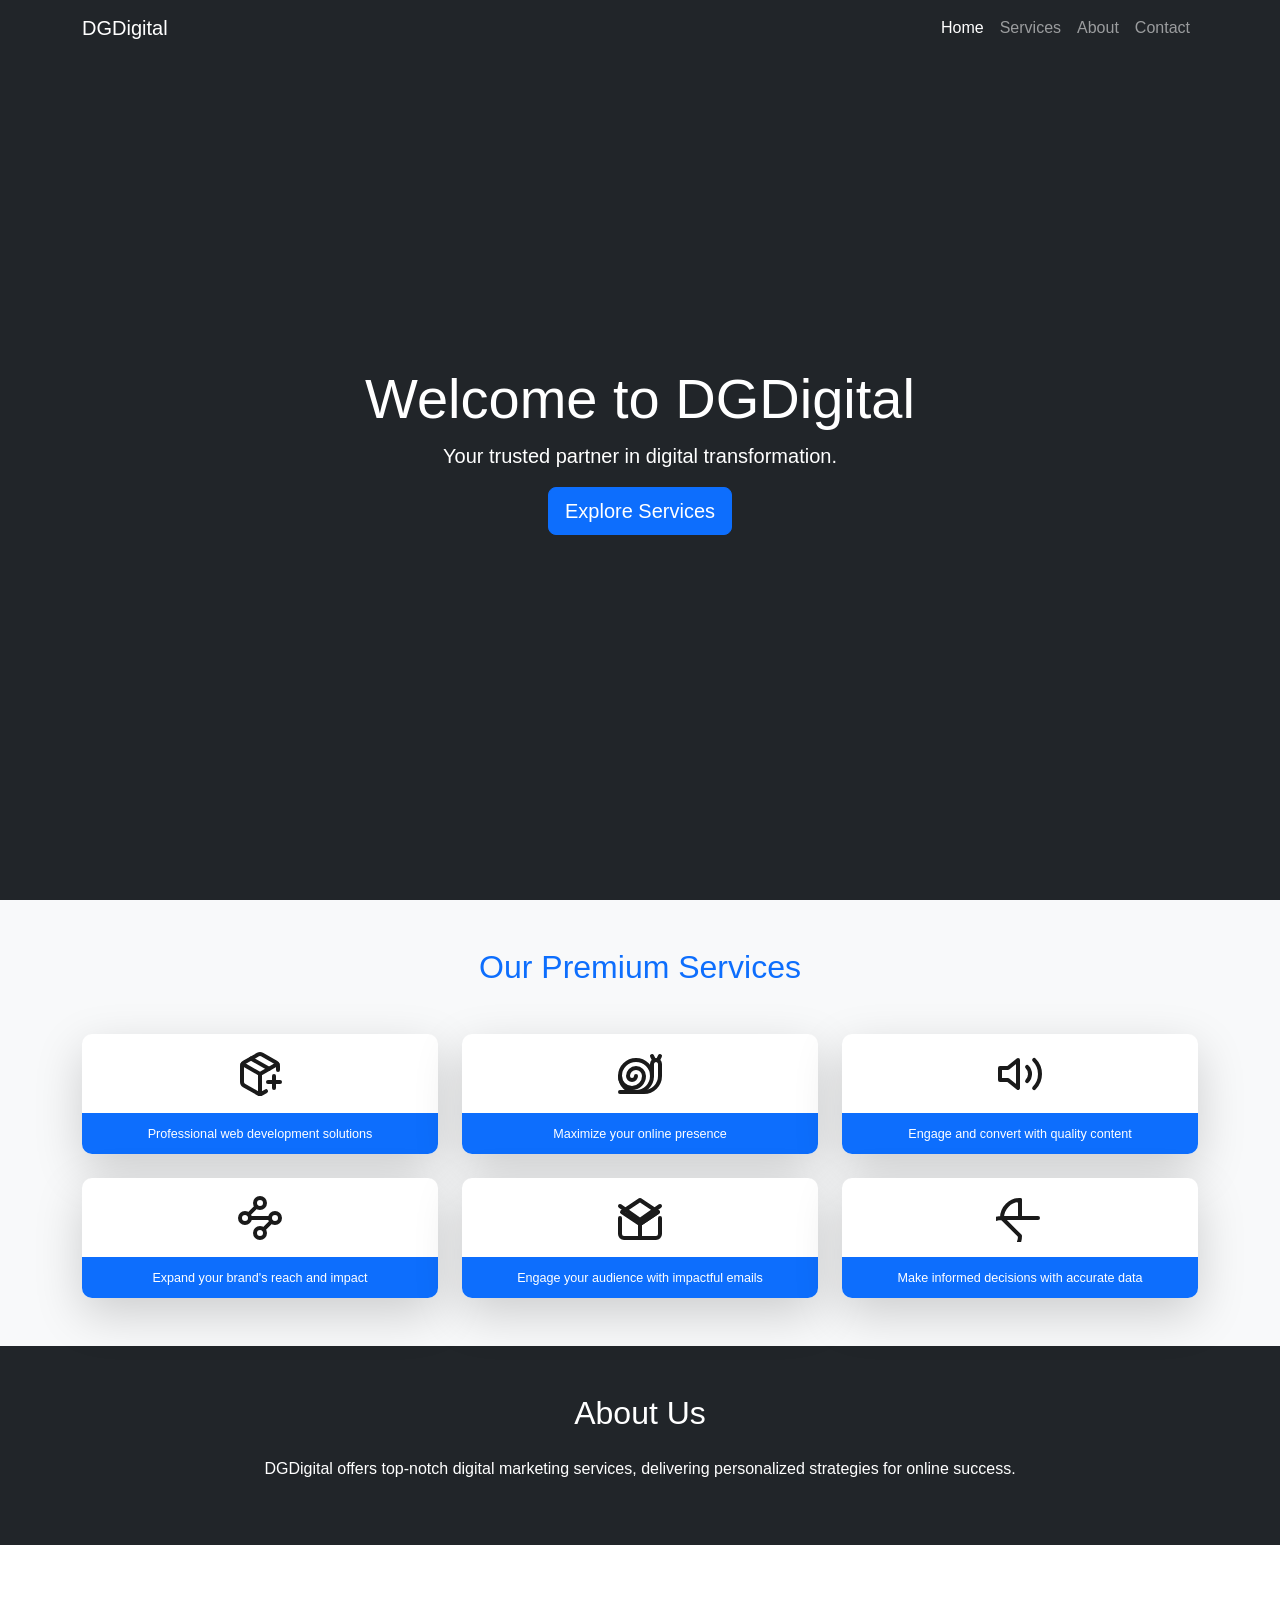
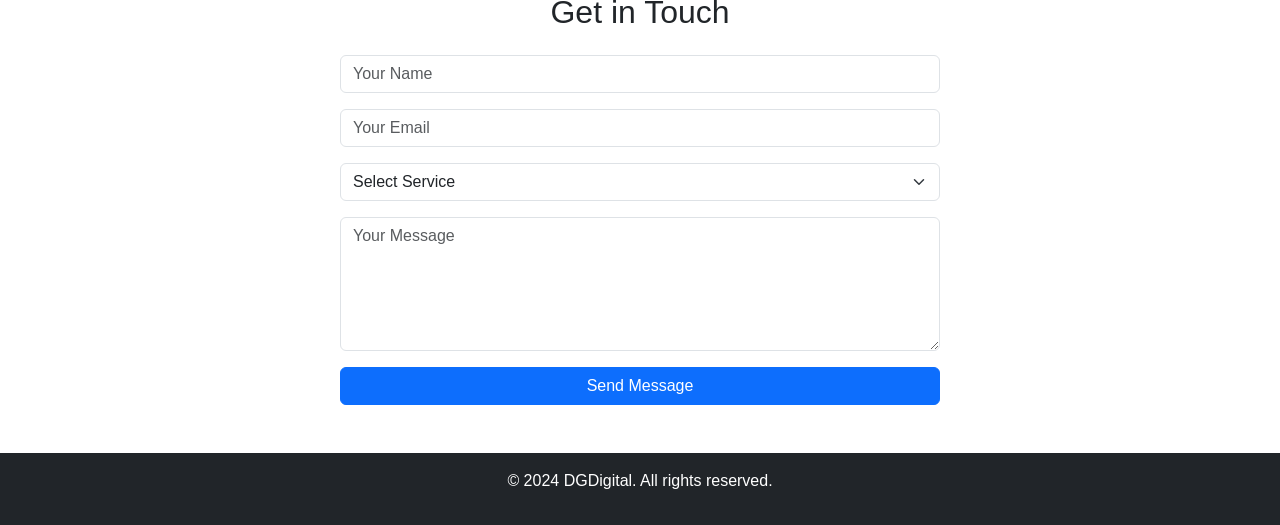
==== index.html @ ebcb14bf "a" ====
<!DOCTYPE html>
<html lang="en">

<head>

    <!-- Google tag (gtag.js) -->
    <script async src="https://www.googletagmanager.com/gtag/js?id=G-E3P2HRTRT3"></script>
    <script>
        window.dataLayer = window.dataLayer || [];
        function gtag() { dataLayer.push(arguments); }
        gtag('js', new Date());

        gtag('config', 'G-E3P2HRTRT3');
    </script>
    <meta charset="UTF-8">
    <meta name="viewport" content="width=device-width, initial-scale=1.0">
    <meta name="description"
        content="High-end digital marketing services including Website Development, SEO, Content Marketing, and more.">
    <title>DGDigital - Premium Digital Marketing Agency</title>
    <link rel="stylesheet" href="css/bootstrap.min.css">
    <link rel="stylesheet" href="css/styles.css">
</head>

<body data-bs-spy="scroll" data-bs-target=".navbar" data-bs-offset="50">

    <!-- Navbar -->
    <nav class="navbar navbar-expand-lg navbar-dark bg-dark fixed-top">
        <div class="container">
            <a class="navbar-brand" href="#">DGDigital</a>
            <button class="navbar-toggler" type="button" data-bs-toggle="collapse" data-bs-target="#navbarNav">
                <span class="navbar-toggler-icon"></span>
            </button>
            <div class="collapse navbar-collapse" id="navbarNav">
                <ul class="navbar-nav ms-auto">
                    <li class="nav-item"><a class="nav-link" href="#hero">Home</a></li>
                    <li class="nav-item"><a class="nav-link" href="#services">Services</a></li>
                    <li class="nav-item"><a class="nav-link" href="#about">About</a></li>
                    <li class="nav-item"><a class="nav-link" href="#contact">Contact</a></li>
                </ul>
            </div>
        </div>
    </nav>

    <!-- Hero Section -->
    <header id="hero" class="vh-100 d-flex align-items-center text-center text-white bg-dark">
        <div class="container">
            <h1 class="display-4">Welcome to DGDigital</h1>
            <p class="lead">Your trusted partner in digital transformation.</p>
            <a href="#services" class="btn btn-primary btn-lg">Explore Services</a>
        </div>
    </header>

<!-- Services Section -->
<section id="services" class="py-5 bg-light">
    <div class="container">
        <h2 class="text-center mb-5 text-primary">Our Premium Services</h2>
        <div class="row g-4">
            <!-- Service Item: Website Development -->
            <div class="col-lg-4 col-md-6">
                <div class="card service-card border-0 shadow-lg">
                    <div class="card-body text-center position-relative">
                        <div class="icon mb-3">
                            <svg xmlns="http://www.w3.org/2000/svg" width="48" height="48" fill="none" viewBox="0 0 24 24" stroke="#1a1a1a" stroke-width="2" stroke-linecap="round" stroke-linejoin="round" class="lucide lucide-package-plus">
                                <path d="M16 16h6" />
                                <path d="M19 13v6" />
                                <path d="M21 10V8a2 2 0 0 0-1-1.73l-7-4a2 2 0 0 0-2 0l-7 4A2 2 0 0 0 3 8v8a2 2 0 0 0 1 1.73l7 4a2 2 0 0 0 2 0l2-1.14" />
                                <path d="m7.5 4.27 9 5.15" />
                                <polyline points="3.29 7 12 12 20.71 7" />
                                <line x1="12" x2="12" y1="22" y2="12" />
                            </svg>
                        </div>
                        <h3 class="card-title text-dark">Website Development</h3>
                        <p class="card-text brief-info text-muted">Visually stunning and user-friendly websites.</p>
                        <div class="extra-info mt-3 text-start">
                            <p class="text-dark"><strong>Our services include:</strong></p>
                            <ul class="list-unstyled">
                                <li>Custom website designs</li>
                                <li>E-commerce platforms</li>
                                <li>Responsive and mobile-friendly</li>
                                <li>SEO optimized structure</li>
                            </ul>
                        </div>
                        <button class="btn btn-primary mt-3" onclick="updateContactForm('Website Development')">Enquire</button>
                    </div>
                    <div class="card-footer text-center bg-primary text-white">
                        <small>Professional web development solutions</small>
                    </div>
                </div>
            </div>
            <!-- Service Item: SEO Optimization -->
            <div class="col-lg-4 col-md-6">
                <div class="card service-card border-0 shadow-lg">
                    <div class="card-body text-center position-relative">
                        <div class="icon mb-3">
                            <svg xmlns="http://www.w3.org/2000/svg" width="48" height="48" fill="none" viewBox="0 0 24 24" stroke="#1a1a1a" stroke-width="2" stroke-linecap="round" stroke-linejoin="round" class="lucide lucide-snail">
                                <path d="M2 13a6 6 0 1 0 12 0 4 4 0 1 0-8 0 2 2 0 0 0 4 0" />
                                <circle cx="10" cy="13" r="8" />
                                <path d="M2 21h12c4.4 0 8-3.6 8-8V7a2 2 0 1 0-4 0v6" />
                                <path d="M18 3 19.1 5.2" />
                                <path d="M22 3 20.9 5.2" />
                            </svg>
                        </div>
                        <h3 class="card-title text-dark">SEO Optimization</h3>
                        <p class="card-text brief-info text-muted">Boosting visibility and driving organic traffic.</p>
                        <div class="extra-info mt-3 text-start">
                            <p class="text-dark"><strong>Our services include:</strong></p>
                            <ul class="list-unstyled">
                                <li>On-page SEO</li>
                                <li>Keyword research</li>
                                <li>Technical audits</li>
                                <li>Link building strategies</li>
                            </ul>
                        </div>
                        <button class="btn btn-primary mt-3" onclick="updateContactForm('SEO Optimization')">Enquire</button>
                    </div>
                    <div class="card-footer text-center bg-primary text-white">
                        <small>Maximize your online presence</small>
                    </div>
                </div>
            </div>
            <!-- Service Item: Content Marketing -->
            <div class="col-lg-4 col-md-6">
                <div class="card service-card border-0 shadow-lg">
                    <div class="card-body text-center position-relative">
                        <div class="icon mb-3">
                            <svg xmlns="http://www.w3.org/2000/svg" width="48" height="48" fill="none" viewBox="0 0 24 24" stroke="#1a1a1a" stroke-width="2" stroke-linecap="round" stroke-linejoin="round" class="lucide lucide-volume-2">
                                <polygon points="11 5 6 9 2 9 2 15 6 15 11 19 11 5" />
                                <path d="M15.54 8.46a5 5 0 0 1 0 7.07" />
                                <path d="M19.07 4.93a10 10 0 0 1 0 14.14" />
                            </svg>
                        </div>
                        <h3 class="card-title text-dark">Content Marketing</h3>
                        <p class="card-text brief-info text-muted">Engaging and converting your audience.</p>
                        <div class="extra-info mt-3 text-start">
                            <p class="text-dark"><strong>Our services include:</strong></p>
                            <ul class="list-unstyled">
                                <li>Blog writing</li>
                                <li>Video production</li>
                                <li>Social media content</li>
                                <li>Content strategy</li>
                            </ul>
                        </div>
                        <button class="btn btn-primary mt-3" onclick="updateContactForm('Content Marketing')">Enquire</button>
                    </div>
                    <div class="card-footer text-center bg-primary text-white">
                        <small>Engage and convert with quality content</small>
                    </div>
                </div>
            </div>
            <!-- Service Item: Social Media Management -->
            <div class="col-lg-4 col-md-6">
                <div class="card service-card border-0 shadow-lg">
                    <div class="card-body text-center position-relative">
                        <div class="icon mb-3">
                            <svg xmlns="http://www.w3.org/2000/svg" width="48" height="48" fill="none" viewBox="0 0 24 24" stroke="#1a1a1a" stroke-width="2" stroke-linecap="round" stroke-linejoin="round" class="lucide lucide-waypoints">
                                <circle cx="12" cy="4.5" r="2.5" />
                                <path d="m10.2 6.3-3.9 3.9" />
                                <circle cx="4.5" cy="12" r="2.5" />
                                <path d="M7 12h10" />
                                <circle cx="19.5" cy="12" r="2.5" />
                                <path d="m13.8 17.7 3.9-3.9" />
                                <circle cx="12" cy="19.5" r="2.5" />
                            </svg>
                        </div>
                        <h3 class="card-title text-dark">Social Media Management</h3>
                        <p class="card-text brief-info text-muted">Building brand awareness and engagement.</p>
                        <div class="extra-info mt-3 text-start">
                            <p class="text-dark"><strong>Our services include:</strong></p>
                            <ul class="list-unstyled">
                                <li>Content creation</li>
                                <li>Social media strategy</li>
                                <li>Community management</li>
                                <li>Platform management (e.g., Facebook, Instagram, LinkedIn)</li>
                            </ul>
                        </div>
                        <button class="btn btn-primary mt-3" onclick="updateContactForm('Social Media Management')">Enquire</button>
                    </div>
                    <div class="card-footer text-center bg-primary text-white">
                        <small>Expand your brand's reach and impact</small>
                    </div>
                </div>
            </div>
            <!-- Service Item: Email Marketing -->
            <div class="col-lg-4 col-md-6">
                <div class="card service-card border-0 shadow-lg">
                    <div class="card-body text-center position-relative">
                        <div class="icon mb-3">
                            <svg xmlns="http://www.w3.org/2000/svg" width="48" height="48" fill="none" viewBox="0 0 24 24" stroke="#1a1a1a" stroke-width="2" stroke-linecap="round" stroke-linejoin="round" class="lucide lucide-envelope-open">
                                <path d="M22 12v8a2 2 0 0 1-2 2H4a2 2 0 0 1-2-2v-8" />
                                <path d="M12 22V15m0 0L3 9l9-6 9 6-9 6" />
                                <path d="M12 15l9-6" />
                                <path d="M22 6l-10 7L2 6" />
                            </svg>
                        </div>
                        <h3 class="card-title text-dark">Email Marketing</h3>
                        <p class="card-text brief-info text-muted">Effective campaigns to nurture leads and retain customers.</p>
                        <div class="extra-info mt-3 text-start">
                            <p class="text-dark"><strong>Our services include:</strong></p>
                            <ul class="list-unstyled">
                                <li>Personalized email campaigns</li>
                                <li>List management</li>
                                <li>Automation</li>
                                <li>Performance analytics</li>
                            </ul>
                        </div>
                        <button class="btn btn-primary mt-3" onclick="updateContactForm('Email Marketing')">Enquire</button>
                    </div>
                    <div class="card-footer text-center bg-primary text-white">
                        <small>Engage your audience with impactful emails</small>
                    </div>
                </div>
            </div>
            <!-- Service Item: Analytics and Reporting -->
            <div class="col-lg-4 col-md-6">
                <div class="card service-card border-0 shadow-lg">
                    <div class="card-body text-center position-relative">
                        <div class="icon mb-3">
                            <svg xmlns="http://www.w3.org/2000/svg" width="48" height="48" fill="none" viewBox="0 0 24 24" stroke="#1a1a1a" stroke-width="2" stroke-linecap="round" stroke-linejoin="round" class="lucide lucide-pie-chart">
                                <path d="M12 3v9h9" />
                                <path d="M3 12a9 9 0 0 1 9-9v9H3a9 9 0 0 0 0 18 9 9 0 0 0 9-9z" />
                            </svg>
                        </div>
                        <h3 class="card-title text-dark">Analytics and Reporting</h3>
                        <p class="card-text brief-info text-muted">Detailed insights and reports on your marketing efforts.</p>
                        <div class="extra-info mt-3 text-start">
                            <p class="text-dark"><strong>Our services include:</strong></p>
                            <ul class="list-unstyled">
                                <li>Website analytics & reports</li>
                                <li>Social media monitoring</li>
                                <li>Campaign tracking</li>
                                <li>Data-driven strategy insights</li>
                            </ul>
                        </div>
                        <button class="btn btn-primary mt-3" onclick="updateContactForm('Analytics and Reporting')">Enquire</button>
                    </div>
                    <div class="card-footer text-center bg-primary text-white">
                        <small>Make informed decisions with accurate data</small>
                    </div>
                </div>
            </div>
        </div>
    </div>
</section>

<script>
    function updateContactForm(service) {
        document.querySelector('#contact-form select').value = service;
        document.querySelector('#contact').scrollIntoView({ behavior: 'smooth' });
    }

    function revealOnScroll() {
        const serviceCards = document.querySelectorAll('.service-card');
        serviceCards.forEach(card => {
            const rect = card.getBoundingClientRect();
            if (rect.top <= window.innerHeight && rect.bottom >= 0) {
                card.classList.add('in-view');
            } else {
                card.classList.remove('in-view');
            }
        });
    }

    window.addEventListener('scroll', revealOnScroll);
    window.addEventListener('DOMContentLoaded', revealOnScroll);
</script>

    <!-- About Section -->
    <section id="about" class="py-5 bg-dark text-white">
        <div class="container">
            <h2 class="text-center mb-4">About Us</h2>
            <p class="text-center">DGDigital offers top-notch digital marketing services, delivering personalized
                strategies for online success.</p>
        </div>
    </section>

    <!-- Contact Section -->
    <section id="contact" class="py-5">
        <div class="container">
            <h2 class="text-center mb-4">Get in Touch</h2>
            <form id="contact-form" class="mx-auto" style="max-width: 600px;">
                <div class="mb-3">
                    <input type="text" class="form-control" placeholder="Your Name" required>
                </div>
                <div class="mb-3">
                    <input type="email" class="form-control" placeholder="Your Email" required>
                </div>
                <div class="mb-3">
                    <select class="form-select" required>
                        <option selected disabled value="">Select Service</option>
                        <option value="Website Development">Website Development</option>
                        <option value="SEO">SEO</option>
                        <option value="Content Marketing">Content Marketing</option>
                        <option value="Social Media Management">Social Media Management</option>
                        <option value="Email Marketing">Email Marketing</option>
                        <option value="Analytics and Reporting">Analytics and Reporting</option>
                    </select>
                </div>
                <div class="mb-3">
                    <textarea class="form-control" rows="5" placeholder="Your Message" required></textarea>
                </div>
                <button type="submit" class="btn btn-primary w-100">Send Message</button>
            </form>
        </div>
    </section>

    <!-- Footer -->
    <footer class="bg-dark text-white text-center py-3">
        <p>© 2024 DGDigital. All rights reserved.</p>
    </footer>

    <script src="js/bootstrap.bundle.min.js"></script>
    <script src="js/scripts.js"></script>
</body>

</html>
---- css/styles.css ----
/* Custom styles for DGDigital */
body {
  font-family: Arial, sans-serif;
}

.service-card {
  height: 120px;
  overflow: hidden;
  transition: height 0.5s ease, box-shadow 0.3s ease;
  border-radius: 10px;
  position: relative;
  background-color: #fff;
}

.service-card:hover, .service-card.in-view {
  height: 480px;
  box-shadow: 0 10px 20px rgba(0, 0, 0, 0.15);
}

.service-card .icon {
  margin-bottom: 10px;
  transition: transform 0.3s ease;
}

.service-card .icon svg {
  max-width: 100%;
}

.service-card .card-title {
  font-size: 1.4rem;
  margin-bottom: 0.5rem;
}

.service-card .brief-info {
  font-size: 1rem;
  color: #6c757d;
  margin-bottom: 1rem;
}

.extra-info {
  opacity: 0;
  transform: translateY(20px);
  transition: opacity 0.3s ease, transform 0.3s ease;
}

.service-card:hover .extra-info, .service-card.in-view .extra-info {
  opacity: 1;
  transform: translateY(0);
}

.card-footer {
  position: absolute;
  bottom: 0;
  width: 100%;
  border-top: none;
  border-radius: 0 0 10px 10px;
  padding: 10px;
  font-size: 0.9rem;
  background-color: #007bff;
  color: #fff;
}
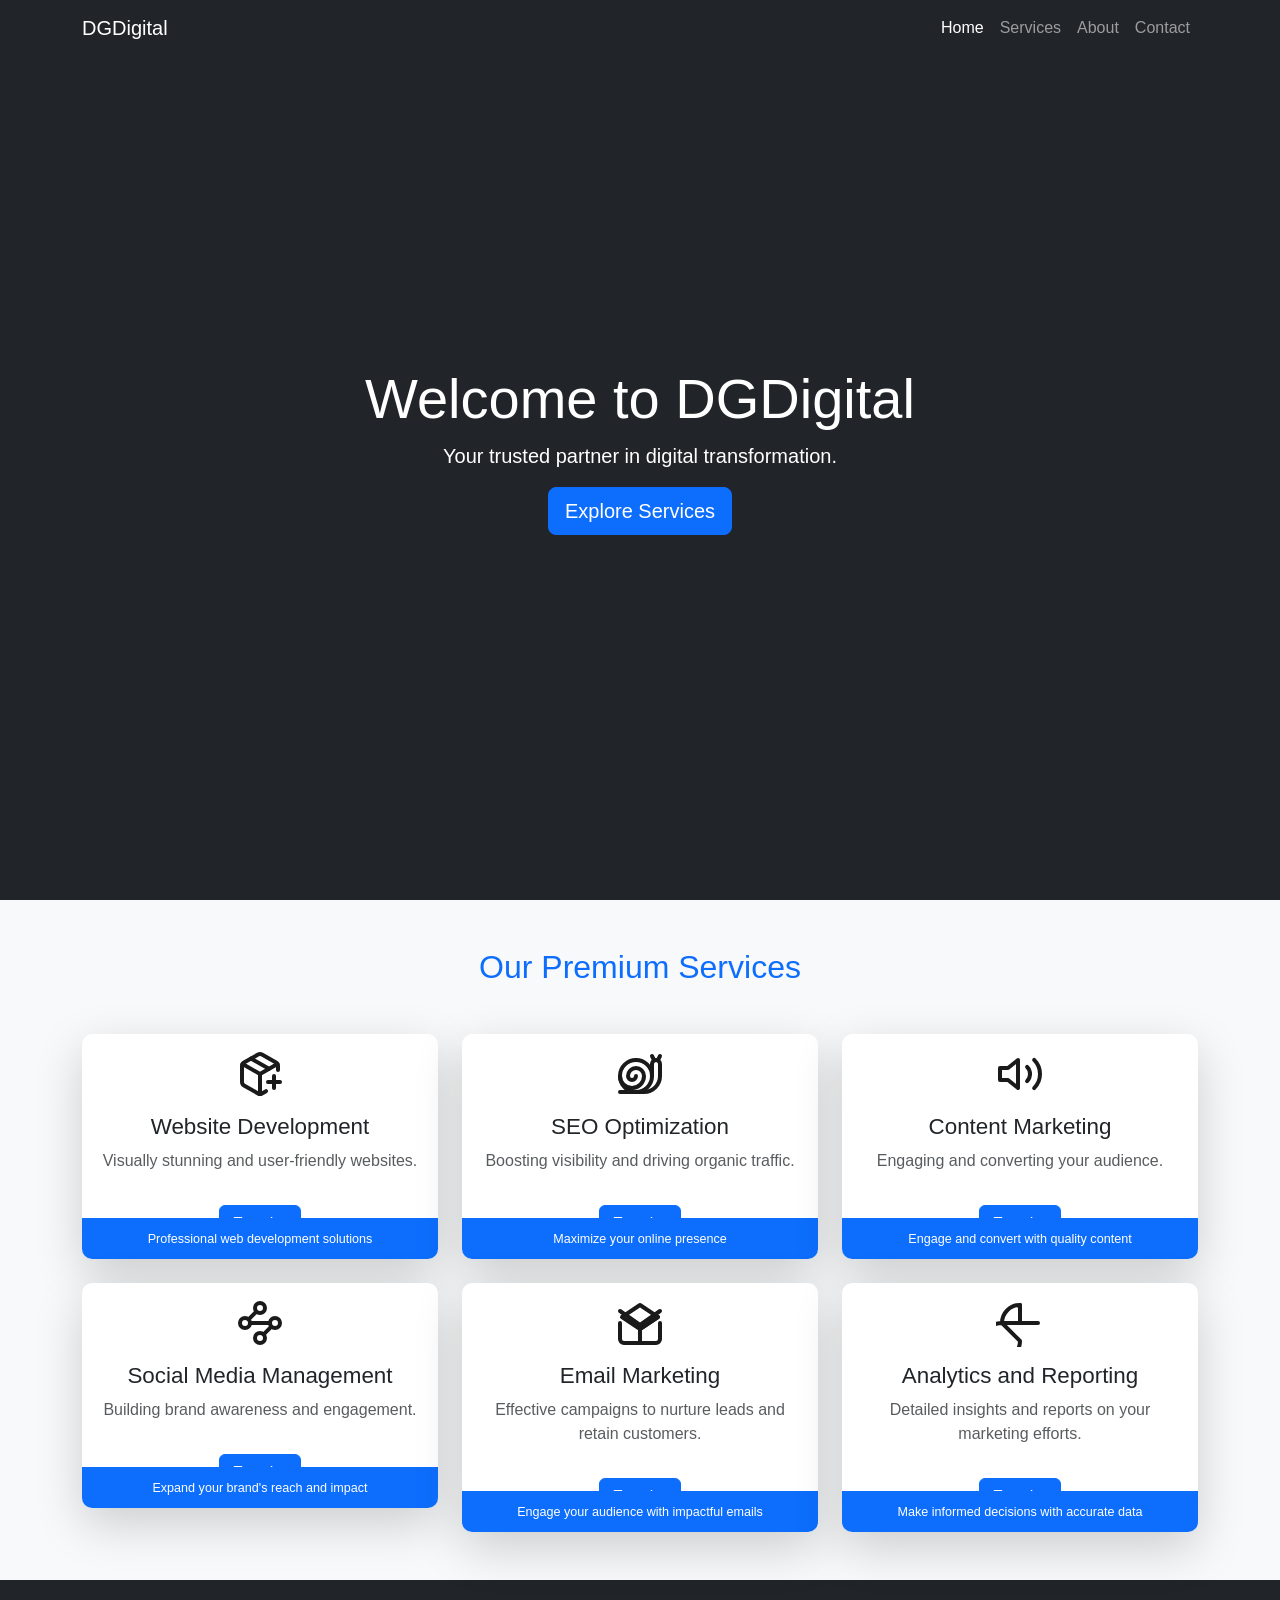
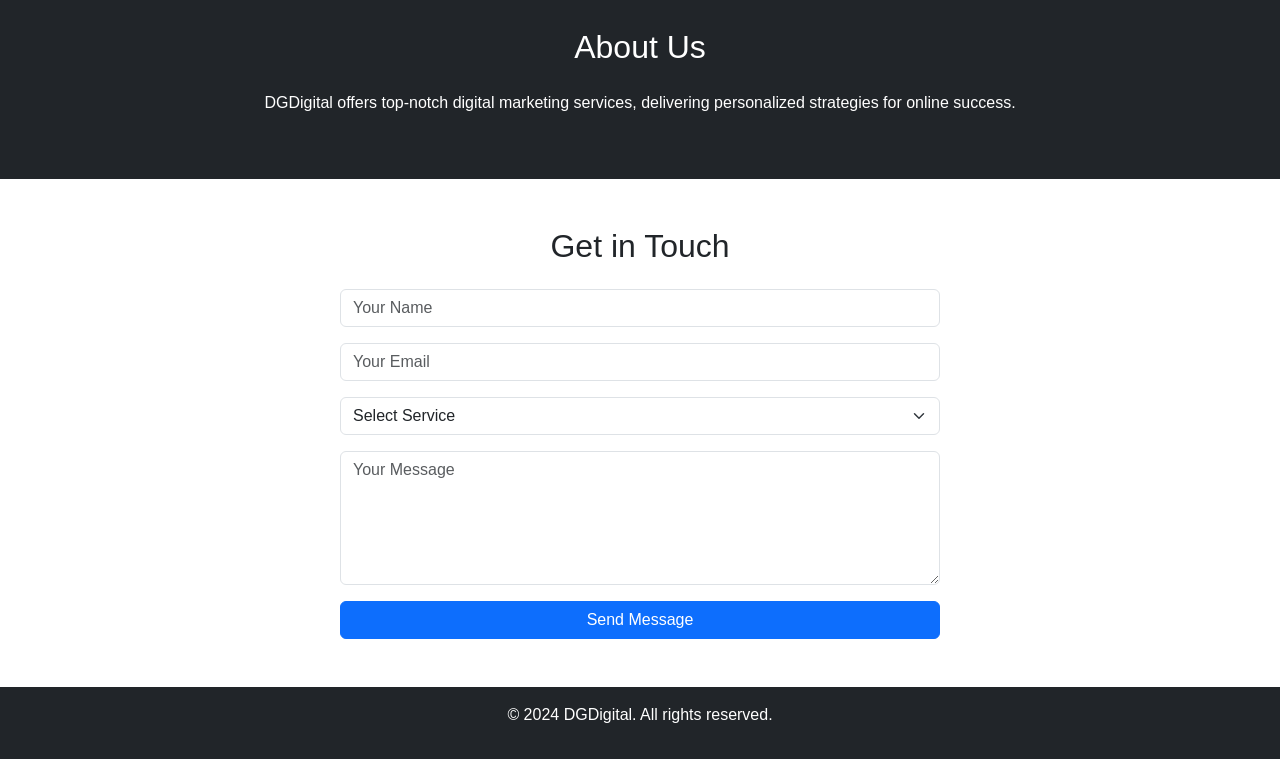
==== commit 11d01b48: "a" ====
--- a/index.html
+++ b/index.html
@@ -50,219 +50,245 @@
         </div>
     </header>
 
-<!-- Services Section -->
-<section id="services" class="py-5 bg-light">
-    <div class="container">
-        <h2 class="text-center mb-5 text-primary">Our Premium Services</h2>
-        <div class="row g-4">
-            <!-- Service Item: Website Development -->
-            <div class="col-lg-4 col-md-6">
-                <div class="card service-card border-0 shadow-lg">
-                    <div class="card-body text-center position-relative">
-                        <div class="icon mb-3">
-                            <svg xmlns="http://www.w3.org/2000/svg" width="48" height="48" fill="none" viewBox="0 0 24 24" stroke="#1a1a1a" stroke-width="2" stroke-linecap="round" stroke-linejoin="round" class="lucide lucide-package-plus">
-                                <path d="M16 16h6" />
-                                <path d="M19 13v6" />
-                                <path d="M21 10V8a2 2 0 0 0-1-1.73l-7-4a2 2 0 0 0-2 0l-7 4A2 2 0 0 0 3 8v8a2 2 0 0 0 1 1.73l7 4a2 2 0 0 0 2 0l2-1.14" />
-                                <path d="m7.5 4.27 9 5.15" />
-                                <polyline points="3.29 7 12 12 20.71 7" />
-                                <line x1="12" x2="12" y1="22" y2="12" />
-                            </svg>
-                        </div>
-                        <h3 class="card-title text-dark">Website Development</h3>
-                        <p class="card-text brief-info text-muted">Visually stunning and user-friendly websites.</p>
-                        <div class="extra-info mt-3 text-start">
-                            <p class="text-dark"><strong>Our services include:</strong></p>
-                            <ul class="list-unstyled">
-                                <li>Custom website designs</li>
-                                <li>E-commerce platforms</li>
-                                <li>Responsive and mobile-friendly</li>
-                                <li>SEO optimized structure</li>
-                            </ul>
-                        </div>
-                        <button class="btn btn-primary mt-3" onclick="updateContactForm('Website Development')">Enquire</button>
-                    </div>
-                    <div class="card-footer text-center bg-primary text-white">
-                        <small>Professional web development solutions</small>
+    <!-- Services Section -->
+    <section id="services" class="py-5 bg-light">
+        <div class="container">
+            <h2 class="text-center mb-5 text-primary">Our Premium Services</h2>
+            <div class="row g-4">
+                <!-- Service Item: Website Development -->
+                <div class="col-lg-4 col-md-6">
+                    <div class="card service-card border-0 shadow-lg" id="service-1">
+                        <div class="card-body text-center position-relative">
+                            <div class="icon mb-3">
+                                <svg xmlns="http://www.w3.org/2000/svg" width="48" height="48" fill="none"
+                                    viewBox="0 0 24 24" stroke="#1a1a1a" stroke-width="2" stroke-linecap="round"
+                                    stroke-linejoin="round" class="lucide lucide-package-plus">
+                                    <path d="M16 16h6" />
+                                    <path d="M19 13v6" />
+                                    <path
+                                        d="M21 10V8a2 2 0 0 0-1-1.73l-7-4a2 2 0 0 0-2 0l-7 4A2 2 0 0 0 3 8v8a2 2 0 0 0 1 1.73l7 4a2 2 0 0 0 2 0l2-1.14" />
+                                    <path d="m7.5 4.27 9 5.15" />
+                                    <polyline points="3.29 7 12 12 20.71 7" />
+                                    <line x1="12" x2="12" y1="22" y2="12" />
+                                </svg>
+                            </div>
+                            <h3 class="card-title text-dark">Website Development</h3>
+                            <p class="card-text brief-info text-muted">Visually stunning and user-friendly websites.</p>
+                            <div class="extra-info mt-3 text-start">
+                                <p class="text-dark"><strong>Our services include:</strong></p>
+                                <ul class="list-unstyled">
+                                    <li>Custom website designs</li>
+                                    <li>E-commerce platforms</li>
+                                    <li>Responsive and mobile-friendly</li>
+                                    <li>SEO optimized structure</li>
+                                </ul>
+                            </div>
+                            <button class="btn btn-primary mt-3"
+                                onclick="updateContactForm('Website Development')">Enquire</button>
+                        </div>
+                        <div class="card-footer text-center bg-primary text-white">
+                            <small>Professional web development solutions</small>
+                        </div>
+                    </div>
+                </div>
+                <!-- Service Item: SEO Optimization -->
+                <div class="col-lg-4 col-md-6">
+                    <div class="card service-card border-0 shadow-lg" id="service-2">
+                        <div class="card-body text-center position-relative">
+                            <div class="icon mb-3">
+                                <svg xmlns="http://www.w3.org/2000/svg" width="48" height="48" fill="none"
+                                    viewBox="0 0 24 24" stroke="#1a1a1a" stroke-width="2" stroke-linecap="round"
+                                    stroke-linejoin="round" class="lucide lucide-snail">
+                                    <path d="M2 13a6 6 0 1 0 12 0 4 4 0 1 0-8 0 2 2 0 0 0 4 0" />
+                                    <circle cx="10" cy="13" r="8" />
+                                    <path d="M2 21h12c4.4 0 8-3.6 8-8V7a2 2 0 1 0-4 0v6" />
+                                    <path d="M18 3 19.1 5.2" />
+                                    <path d="M22 3 20.9 5.2" />
+                                </svg>
+                            </div>
+                            <h3 class="card-title text-dark">SEO Optimization</h3>
+                            <p class="card-text brief-info text-muted">Boosting visibility and driving organic traffic.
+                            </p>
+                            <div class="extra-info mt-3 text-start">
+                                <p class="text-dark"><strong>Our services include:</strong></p>
+                                <ul class="list-unstyled">
+                                    <li>On-page SEO</li>
+                                    <li>Keyword research</li>
+                                    <li>Technical audits</li>
+                                    <li>Link building strategies</li>
+                                </ul>
+                            </div>
+                            <button class="btn btn-primary mt-3"
+                                onclick="updateContactForm('SEO Optimization')">Enquire</button>
+                        </div>
+                        <div class="card-footer text-center bg-primary text-white">
+                            <small>Maximize your online presence</small>
+                        </div>
+                    </div>
+                </div>
+                <!-- Service Item: Content Marketing -->
+                <div class="col-lg-4 col-md-6">
+                    <div class="card service-card border-0 shadow-lg" id="service-3">
+                        <div class="card-body text-center position-relative">
+                            <div class="icon mb-3">
+                                <svg xmlns="http://www.w3.org/2000/svg" width="48" height="48" fill="none"
+                                    viewBox="0 0 24 24" stroke="#1a1a1a" stroke-width="2" stroke-linecap="round"
+                                    stroke-linejoin="round" class="lucide lucide-volume-2">
+                                    <polygon points="11 5 6 9 2 9 2 15 6 15 11 19 11 5" />
+                                    <path d="M15.54 8.46a5 5 0 0 1 0 7.07" />
+                                    <path d="M19.07 4.93a10 10 0 0 1 0 14.14" />
+                                </svg>
+                            </div>
+                            <h3 class="card-title text-dark">Content Marketing</h3>
+                            <p class="card-text brief-info text-muted">Engaging and converting your audience.</p>
+                            <div class="extra-info mt-3 text-start">
+                                <p class="text-dark"><strong>Our services include:</strong></p>
+                                <ul class="list-unstyled">
+                                    <li>Blog writing</li>
+                                    <li>Video production</li>
+                                    <li>Social media content</li>
+                                    <li>Content strategy</li>
+                                </ul>
+                            </div>
+                            <button class="btn btn-primary mt-3"
+                                onclick="updateContactForm('Content Marketing')">Enquire</button>
+                        </div>
+                        <div class="card-footer text-center bg-primary text-white">
+                            <small>Engage and convert with quality content</small>
+                        </div>
+                    </div>
+                </div>
+                <!-- Service Item: Social Media Management -->
+                <div class="col-lg-4 col-md-6">
+                    <div class="card service-card border-0 shadow-lg" id="service-4">
+                        <div class="card-body text-center position-relative">
+                            <div class="icon mb-3">
+                                <svg xmlns="http://www.w3.org/2000/svg" width="48" height="48" fill="none"
+                                    viewBox="0 0 24 24" stroke="#1a1a1a" stroke-width="2" stroke-linecap="round"
+                                    stroke-linejoin="round" class="lucide lucide-waypoints">
+                                    <circle cx="12" cy="4.5" r="2.5" />
+                                    <path d="m10.2 6.3-3.9 3.9" />
+                                    <circle cx="4.5" cy="12" r="2.5" />
+                                    <path d="M7 12h10" />
+                                    <circle cx="19.5" cy="12" r="2.5" />
+                                    <path d="m13.8 17.7 3.9-3.9" />
+                                    <circle cx="12" cy="19.5" r="2.5" />
+                                </svg>
+                            </div>
+                            <h3 class="card-title text-dark">Social Media Management</h3>
+                            <p class="card-text brief-info text-muted">Building brand awareness and engagement.</p>
+                            <div class="extra-info mt-3 text-start">
+                                <p class="text-dark"><strong>Our services include:</strong></p>
+                                <ul class="list-unstyled">
+                                    <li>Content creation</li>
+                                    <li>Social media strategy</li>
+                                    <li>Community management</li>
+                                    <li>Platform management (e.g., Facebook, Instagram, LinkedIn)</li>
+                                </ul>
+                            </div>
+                            <button class="btn btn-primary mt-3"
+                                onclick="updateContactForm('Social Media Management')">Enquire</button>
+                        </div>
+                        <div class="card-footer text-center bg-primary text-white">
+                            <small>Expand your brand's reach and impact</small>
+
+                        </div>
+                    </div>
+                </div>
+                <!-- Service Item: Email Marketing -->
+                <div class="col-lg-4 col-md-6">
+                    <div class="card service-card border-0 shadow-lg" id="service-5">
+                        <div class="card-body text-center position-relative">
+                            <div class="icon mb-3">
+                                <svg xmlns="http://www.w3.org/2000/svg" width="48" height="48" fill="none"
+                                    viewBox="0 0 24 24" stroke="#1a1a1a" stroke-width="2" stroke-linecap="round"
+                                    stroke-linejoin="round" class="lucide lucide-envelope-open">
+                                    <path d="M22 12v8a2 2 0 0 1-2 2H4a2 2 0 0 1-2-2v-8" />
+                                    <path d="M12 22V15m0 0L3 9l9-6 9 6-9 6" />
+                                    <path d="M12 15l9-6" />
+                                    <path d="M22 6l-10 7L2 6" />
+                                </svg>
+                            </div>
+                            <h3 class="card-title text-dark">Email Marketing</h3>
+                            <p class="card-text brief-info text-muted">Effective campaigns to nurture leads and retain
+                                customers.</p>
+                            <div class="extra-info mt-3 text-start">
+                                <p class="text-dark"><strong>Our services include:</strong></p>
+                                <ul class="list-unstyled">
+                                    <li>Personalized email campaigns</li>
+                                    <li>List management</li>
+                                    <li>Automation</li>
+                                    <li>Performance analytics</li>
+                                </ul>
+                            </div>
+                            <button class="btn btn-primary mt-3"
+                                onclick="updateContactForm('Email Marketing')">Enquire</button>
+                        </div>
+                        <div class="card-footer text-center bg-primary text-white">
+                            <small>Engage your audience with impactful emails</small>
+                        </div>
+                    </div>
+                </div>
+                <!-- Service Item: Analytics and Reporting -->
+                <div class="col-lg-4 col-md-6">
+                    <div class="card service-card border-0 shadow-lg" id="service-6">
+                        <div class="card-body text-center position-relative">
+                            <div class="icon mb-3">
+                                <svg xmlns="http://www.w3.org/2000/svg" width="48" height="48" fill="none"
+                                    viewBox="0 0 24 24" stroke="#1a1a1a" stroke-width="2" stroke-linecap="round"
+                                    stroke-linejoin="round" class="lucide lucide-pie-chart">
+                                    <path d="M12 3v9h9" />
+                                    <path d="M3 12a9 9 0 0 1 9-9v9H3a9 9 0 0 0 0 18 9 9 0 0 0 9-9z" />
+                                </svg>
+                            </div>
+                            <h3 class="card-title text-dark">Analytics and Reporting</h3>
+                            <p class="card-text brief-info text-muted">Detailed insights and reports on your marketing
+                                efforts.</p>
+                            <div class="extra-info mt-3 text-start">
+                                <p class="text-dark"><strong>Our services include:</strong></p>
+                                <ul class="list-unstyled">
+                                    <li>Website analytics & reports</li>
+                                    <li>Social media monitoring</li>
+                                    <li>Campaign tracking</li>
+                                    <li>Data-driven strategy insights</li>
+                                </ul>
+                            </div>
+                            <button class="btn btn-primary mt-3"
+                                onclick="updateContactForm('Analytics and Reporting')">Enquire</button>
+                        </div>
+                        <div class="card-footer text-center bg-primary text-white">
+                            <small>Make informed decisions with accurate data</small>
+                        </div>
                     </div>
                 </div>
             </div>
-            <!-- Service Item: SEO Optimization -->
-            <div class="col-lg-4 col-md-6">
-                <div class="card service-card border-0 shadow-lg">
-                    <div class="card-body text-center position-relative">
-                        <div class="icon mb-3">
-                            <svg xmlns="http://www.w3.org/2000/svg" width="48" height="48" fill="none" viewBox="0 0 24 24" stroke="#1a1a1a" stroke-width="2" stroke-linecap="round" stroke-linejoin="round" class="lucide lucide-snail">
-                                <path d="M2 13a6 6 0 1 0 12 0 4 4 0 1 0-8 0 2 2 0 0 0 4 0" />
-                                <circle cx="10" cy="13" r="8" />
-                                <path d="M2 21h12c4.4 0 8-3.6 8-8V7a2 2 0 1 0-4 0v6" />
-                                <path d="M18 3 19.1 5.2" />
-                                <path d="M22 3 20.9 5.2" />
-                            </svg>
-                        </div>
-                        <h3 class="card-title text-dark">SEO Optimization</h3>
-                        <p class="card-text brief-info text-muted">Boosting visibility and driving organic traffic.</p>
-                        <div class="extra-info mt-3 text-start">
-                            <p class="text-dark"><strong>Our services include:</strong></p>
-                            <ul class="list-unstyled">
-                                <li>On-page SEO</li>
-                                <li>Keyword research</li>
-                                <li>Technical audits</li>
-                                <li>Link building strategies</li>
-                            </ul>
-                        </div>
-                        <button class="btn btn-primary mt-3" onclick="updateContactForm('SEO Optimization')">Enquire</button>
-                    </div>
-                    <div class="card-footer text-center bg-primary text-white">
-                        <small>Maximize your online presence</small>
-                    </div>
-                </div>
-            </div>
-            <!-- Service Item: Content Marketing -->
-            <div class="col-lg-4 col-md-6">
-                <div class="card service-card border-0 shadow-lg">
-                    <div class="card-body text-center position-relative">
-                        <div class="icon mb-3">
-                            <svg xmlns="http://www.w3.org/2000/svg" width="48" height="48" fill="none" viewBox="0 0 24 24" stroke="#1a1a1a" stroke-width="2" stroke-linecap="round" stroke-linejoin="round" class="lucide lucide-volume-2">
-                                <polygon points="11 5 6 9 2 9 2 15 6 15 11 19 11 5" />
-                                <path d="M15.54 8.46a5 5 0 0 1 0 7.07" />
-                                <path d="M19.07 4.93a10 10 0 0 1 0 14.14" />
-                            </svg>
-                        </div>
-                        <h3 class="card-title text-dark">Content Marketing</h3>
-                        <p class="card-text brief-info text-muted">Engaging and converting your audience.</p>
-                        <div class="extra-info mt-3 text-start">
-                            <p class="text-dark"><strong>Our services include:</strong></p>
-                            <ul class="list-unstyled">
-                                <li>Blog writing</li>
-                                <li>Video production</li>
-                                <li>Social media content</li>
-                                <li>Content strategy</li>
-                            </ul>
-                        </div>
-                        <button class="btn btn-primary mt-3" onclick="updateContactForm('Content Marketing')">Enquire</button>
-                    </div>
-                    <div class="card-footer text-center bg-primary text-white">
-                        <small>Engage and convert with quality content</small>
-                    </div>
-                </div>
-            </div>
-            <!-- Service Item: Social Media Management -->
-            <div class="col-lg-4 col-md-6">
-                <div class="card service-card border-0 shadow-lg">
-                    <div class="card-body text-center position-relative">
-                        <div class="icon mb-3">
-                            <svg xmlns="http://www.w3.org/2000/svg" width="48" height="48" fill="none" viewBox="0 0 24 24" stroke="#1a1a1a" stroke-width="2" stroke-linecap="round" stroke-linejoin="round" class="lucide lucide-waypoints">
-                                <circle cx="12" cy="4.5" r="2.5" />
-                                <path d="m10.2 6.3-3.9 3.9" />
-                                <circle cx="4.5" cy="12" r="2.5" />
-                                <path d="M7 12h10" />
-                                <circle cx="19.5" cy="12" r="2.5" />
-                                <path d="m13.8 17.7 3.9-3.9" />
-                                <circle cx="12" cy="19.5" r="2.5" />
-                            </svg>
-                        </div>
-                        <h3 class="card-title text-dark">Social Media Management</h3>
-                        <p class="card-text brief-info text-muted">Building brand awareness and engagement.</p>
-                        <div class="extra-info mt-3 text-start">
-                            <p class="text-dark"><strong>Our services include:</strong></p>
-                            <ul class="list-unstyled">
-                                <li>Content creation</li>
-                                <li>Social media strategy</li>
-                                <li>Community management</li>
-                                <li>Platform management (e.g., Facebook, Instagram, LinkedIn)</li>
-                            </ul>
-                        </div>
-                        <button class="btn btn-primary mt-3" onclick="updateContactForm('Social Media Management')">Enquire</button>
-                    </div>
-                    <div class="card-footer text-center bg-primary text-white">
-                        <small>Expand your brand's reach and impact</small>
-                    </div>
-                </div>
-            </div>
-            <!-- Service Item: Email Marketing -->
-            <div class="col-lg-4 col-md-6">
-                <div class="card service-card border-0 shadow-lg">
-                    <div class="card-body text-center position-relative">
-                        <div class="icon mb-3">
-                            <svg xmlns="http://www.w3.org/2000/svg" width="48" height="48" fill="none" viewBox="0 0 24 24" stroke="#1a1a1a" stroke-width="2" stroke-linecap="round" stroke-linejoin="round" class="lucide lucide-envelope-open">
-                                <path d="M22 12v8a2 2 0 0 1-2 2H4a2 2 0 0 1-2-2v-8" />
-                                <path d="M12 22V15m0 0L3 9l9-6 9 6-9 6" />
-                                <path d="M12 15l9-6" />
-                                <path d="M22 6l-10 7L2 6" />
-                            </svg>
-                        </div>
-                        <h3 class="card-title text-dark">Email Marketing</h3>
-                        <p class="card-text brief-info text-muted">Effective campaigns to nurture leads and retain customers.</p>
-                        <div class="extra-info mt-3 text-start">
-                            <p class="text-dark"><strong>Our services include:</strong></p>
-                            <ul class="list-unstyled">
-                                <li>Personalized email campaigns</li>
-                                <li>List management</li>
-                                <li>Automation</li>
-                                <li>Performance analytics</li>
-                            </ul>
-                        </div>
-                        <button class="btn btn-primary mt-3" onclick="updateContactForm('Email Marketing')">Enquire</button>
-                    </div>
-                    <div class="card-footer text-center bg-primary text-white">
-                        <small>Engage your audience with impactful emails</small>
-                    </div>
-                </div>
-            </div>
-            <!-- Service Item: Analytics and Reporting -->
-            <div class="col-lg-4 col-md-6">
-                <div class="card service-card border-0 shadow-lg">
-                    <div class="card-body text-center position-relative">
-                        <div class="icon mb-3">
-                            <svg xmlns="http://www.w3.org/2000/svg" width="48" height="48" fill="none" viewBox="0 0 24 24" stroke="#1a1a1a" stroke-width="2" stroke-linecap="round" stroke-linejoin="round" class="lucide lucide-pie-chart">
-                                <path d="M12 3v9h9" />
-                                <path d="M3 12a9 9 0 0 1 9-9v9H3a9 9 0 0 0 0 18 9 9 0 0 0 9-9z" />
-                            </svg>
-                        </div>
-                        <h3 class="card-title text-dark">Analytics and Reporting</h3>
-                        <p class="card-text brief-info text-muted">Detailed insights and reports on your marketing efforts.</p>
-                        <div class="extra-info mt-3 text-start">
-                            <p class="text-dark"><strong>Our services include:</strong></p>
-                            <ul class="list-unstyled">
-                                <li>Website analytics & reports</li>
-                                <li>Social media monitoring</li>
-                                <li>Campaign tracking</li>
-                                <li>Data-driven strategy insights</li>
-                            </ul>
-                        </div>
-                        <button class="btn btn-primary mt-3" onclick="updateContactForm('Analytics and Reporting')">Enquire</button>
-                    </div>
-                    <div class="card-footer text-center bg-primary text-white">
-                        <small>Make informed decisions with accurate data</small>
-                    </div>
-                </div>
-            </div>
-        </div>
-    </div>
-</section>
-
-<script>
-    function updateContactForm(service) {
-        document.querySelector('#contact-form select').value = service;
-        document.querySelector('#contact').scrollIntoView({ behavior: 'smooth' });
-    }
-
-    function revealOnScroll() {
-        const serviceCards = document.querySelectorAll('.service-card');
-        serviceCards.forEach(card => {
-            const rect = card.getBoundingClientRect();
-            if (rect.top <= window.innerHeight && rect.bottom >= 0) {
-                card.classList.add('in-view');
-            } else {
-                card.classList.remove('in-view');
-            }
-        });
-    }
-
-    window.addEventListener('scroll', revealOnScroll);
-    window.addEventListener('DOMContentLoaded', revealOnScroll);
-</script>
+        </div>
+    </section>
+
+    <script>
+        function updateContactForm(service) {
+            document.querySelector('#contact-form select').value = service;
+            document.querySelector('#contact').scrollIntoView({ behavior: 'smooth' });
+        }
+
+        function centerServiceCards() {
+            const serviceCards = document.querySelectorAll('.service-card');
+            const windowHeight = window.innerHeight;
+
+            serviceCards.forEach(card => {
+                const rect = card.getBoundingClientRect();
+                const cardMiddle = rect.top + rect.height / 2;
+
+                if (cardMiddle >= windowHeight * 0.25 && cardMiddle <= windowHeight * 0.75) {
+                    card.scrollIntoView({ behavior: 'smooth', block: 'center' });
+                }
+            });
+        }
+
+        window.addEventListener('scroll', centerServiceCards);
+        window.addEventListener('DOMContentLoaded', centerServiceCards);
+    </script>
+
 
     <!-- About Section -->
     <section id="about" class="py-5 bg-dark text-white">
--- a/css/styles.css
+++ b/css/styles.css
@@ -4,17 +4,10 @@
 }
 
 .service-card {
-  height: 120px;
   overflow: hidden;
-  transition: height 0.5s ease, box-shadow 0.3s ease;
   border-radius: 10px;
   position: relative;
   background-color: #fff;
-}
-
-.service-card:hover, .service-card.in-view {
-  height: 480px;
-  box-shadow: 0 10px 20px rgba(0, 0, 0, 0.15);
 }
 
 .service-card .icon {
@@ -38,14 +31,7 @@
 }
 
 .extra-info {
-  opacity: 0;
-  transform: translateY(20px);
-  transition: opacity 0.3s ease, transform 0.3s ease;
-}
-
-.service-card:hover .extra-info, .service-card.in-view .extra-info {
-  opacity: 1;
-  transform: translateY(0);
+  display: none;
 }
 
 .card-footer {
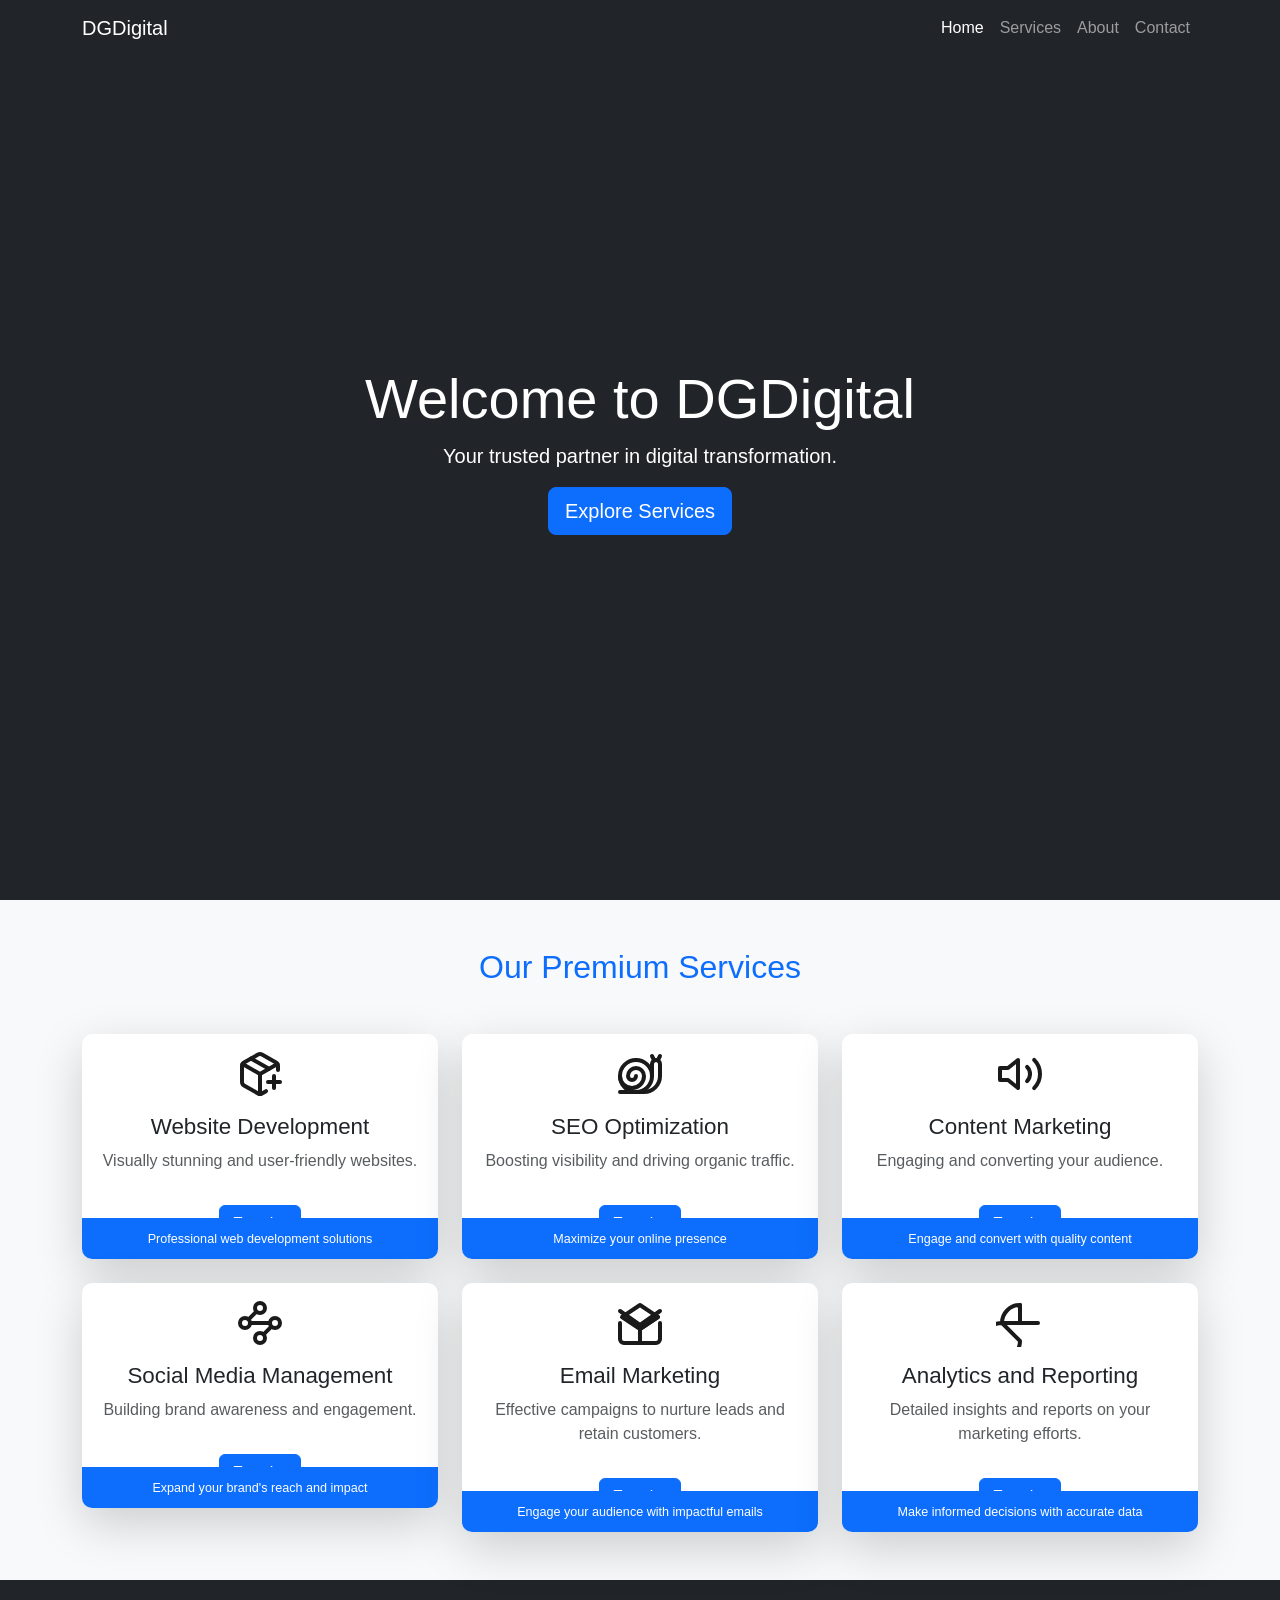
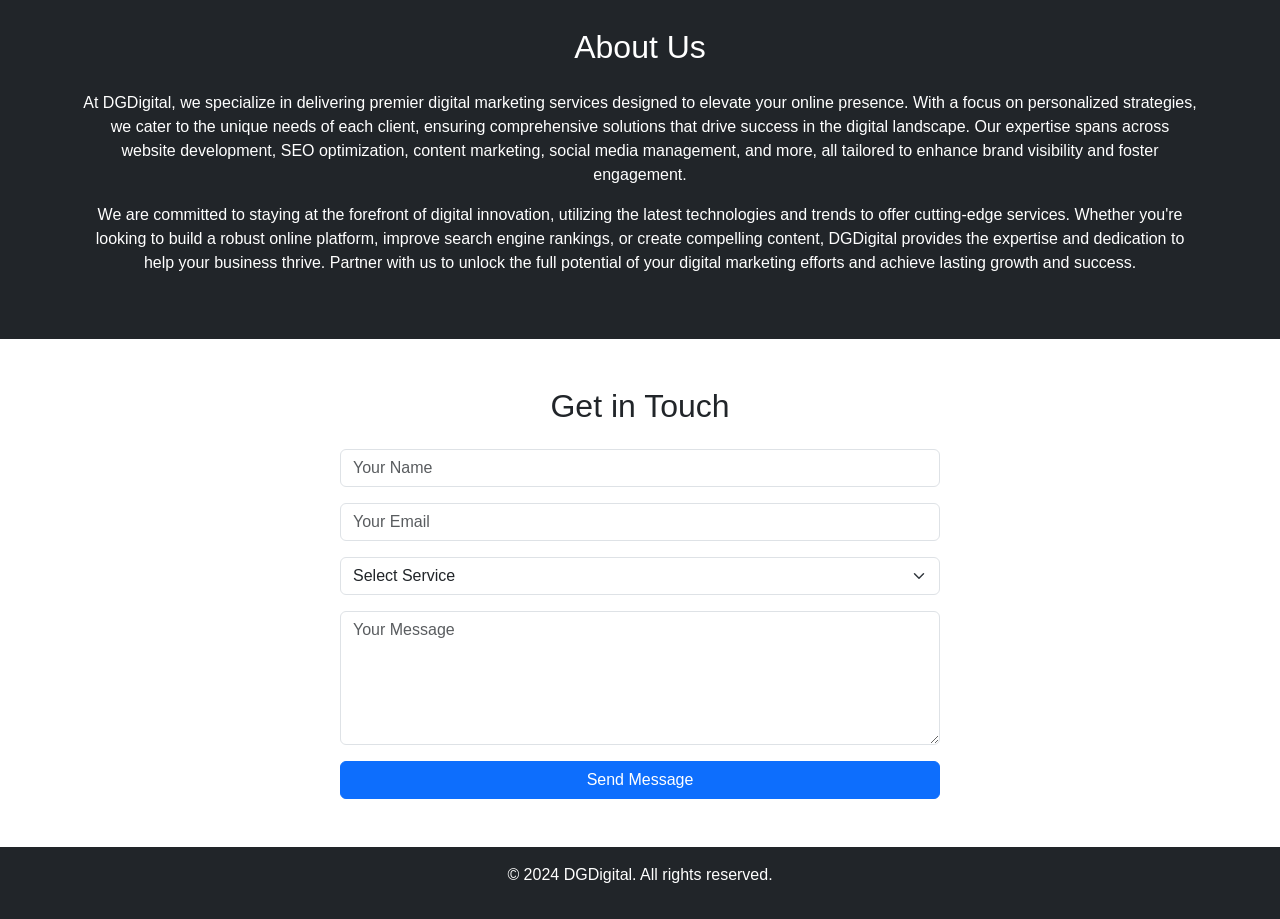
==== commit c03ab4d0: "Update index.html" ====
--- a/index.html
+++ b/index.html
@@ -279,7 +279,7 @@
                 const rect = card.getBoundingClientRect();
                 const cardMiddle = rect.top + rect.height / 2;
 
-                if (cardMiddle >= windowHeight * 0.25 && cardMiddle <= windowHeight * 0.75) {
+                if (cardMiddle >= windowHeight * 0.25 && cardMiddle <= windowHeight * 0.85) {
                     card.scrollIntoView({ behavior: 'smooth', block: 'center' });
                 }
             });
@@ -290,14 +290,19 @@
     </script>
 
 
-    <!-- About Section -->
-    <section id="about" class="py-5 bg-dark text-white">
-        <div class="container">
-            <h2 class="text-center mb-4">About Us</h2>
-            <p class="text-center">DGDigital offers top-notch digital marketing services, delivering personalized
-                strategies for online success.</p>
-        </div>
-    </section>
+<!-- About Section -->
+<section id="about" class="py-5 bg-dark text-white">
+    <div class="container">
+        <h2 class="text-center mb-4">About Us</h2>
+        <p class="text-center">
+            At DGDigital, we specialize in delivering premier digital marketing services designed to elevate your online presence. With a focus on personalized strategies, we cater to the unique needs of each client, ensuring comprehensive solutions that drive success in the digital landscape. Our expertise spans across website development, SEO optimization, content marketing, social media management, and more, all tailored to enhance brand visibility and foster engagement.
+        </p>
+        <p class="text-center">
+            We are committed to staying at the forefront of digital innovation, utilizing the latest technologies and trends to offer cutting-edge services. Whether you're looking to build a robust online platform, improve search engine rankings, or create compelling content, DGDigital provides the expertise and dedication to help your business thrive. Partner with us to unlock the full potential of your digital marketing efforts and achieve lasting growth and success.
+        </p>
+    </div>
+</section>
+
 
     <!-- Contact Section -->
     <section id="contact" class="py-5">
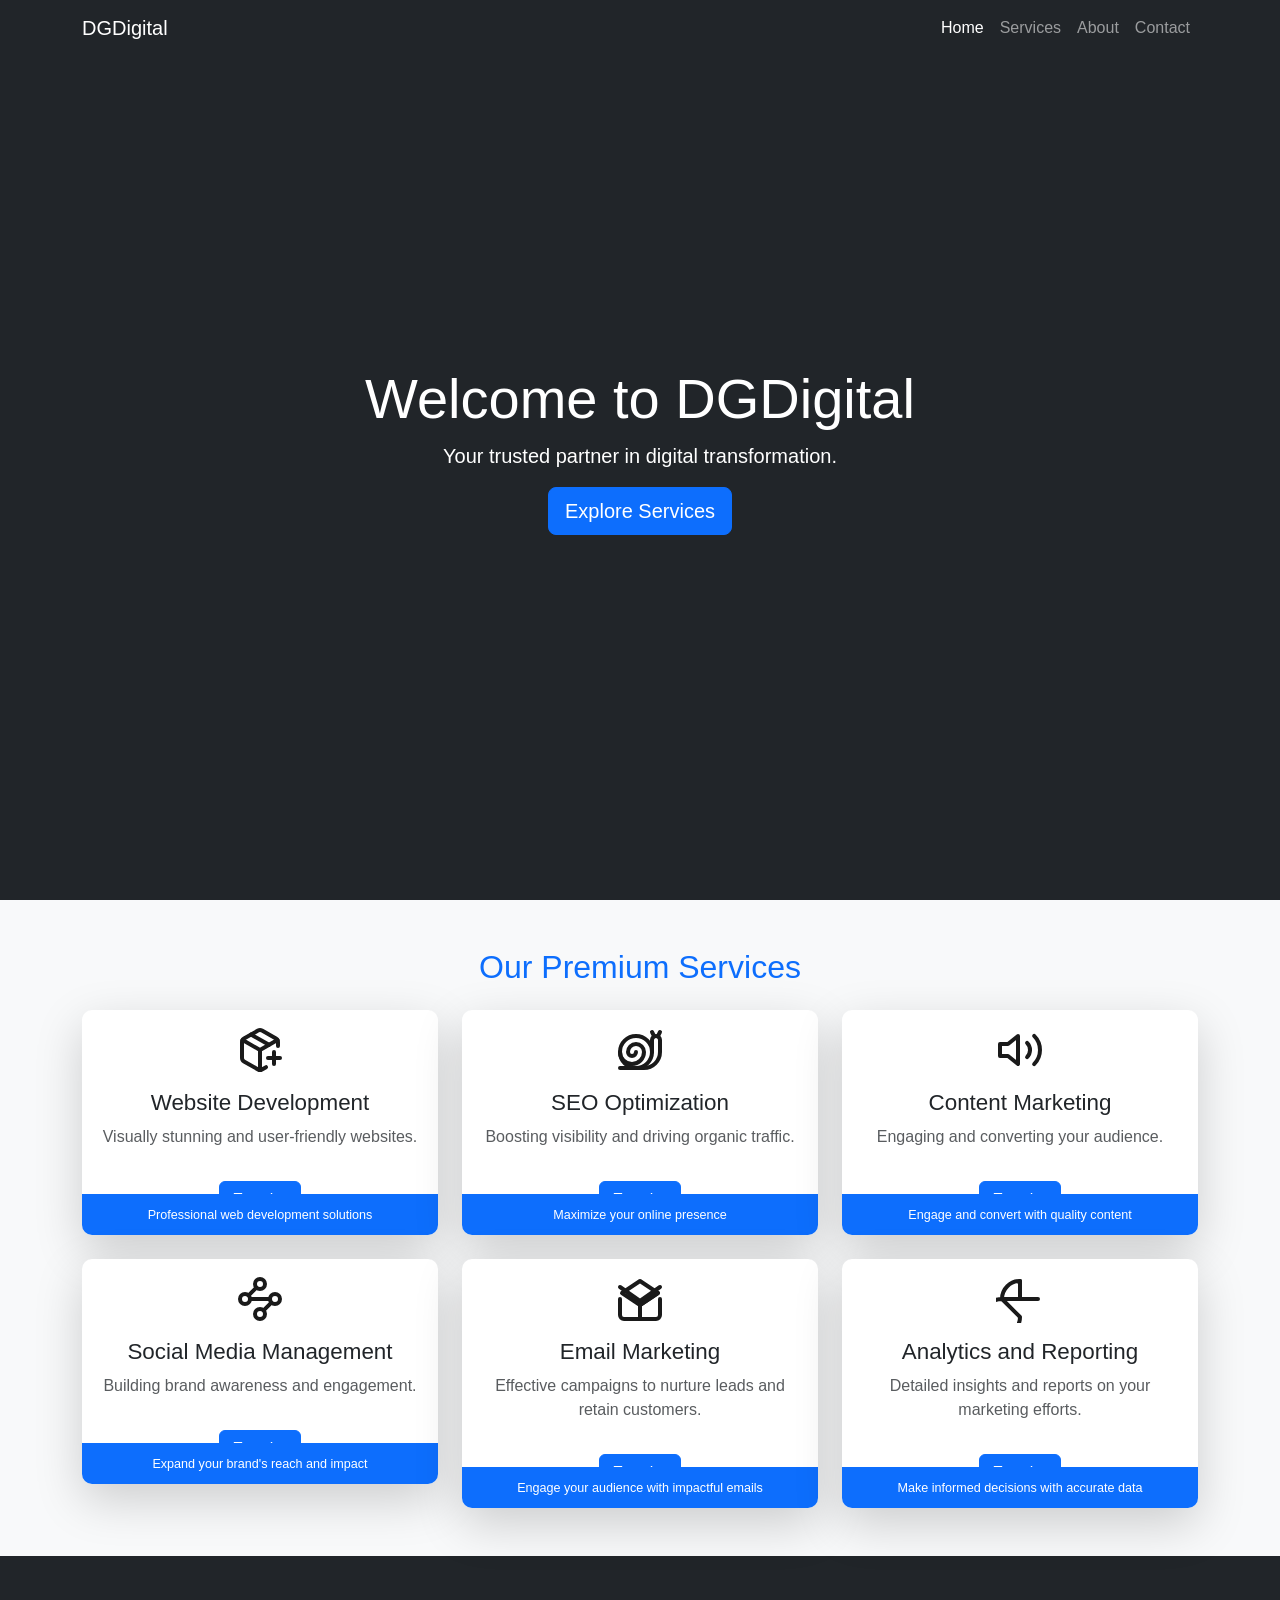
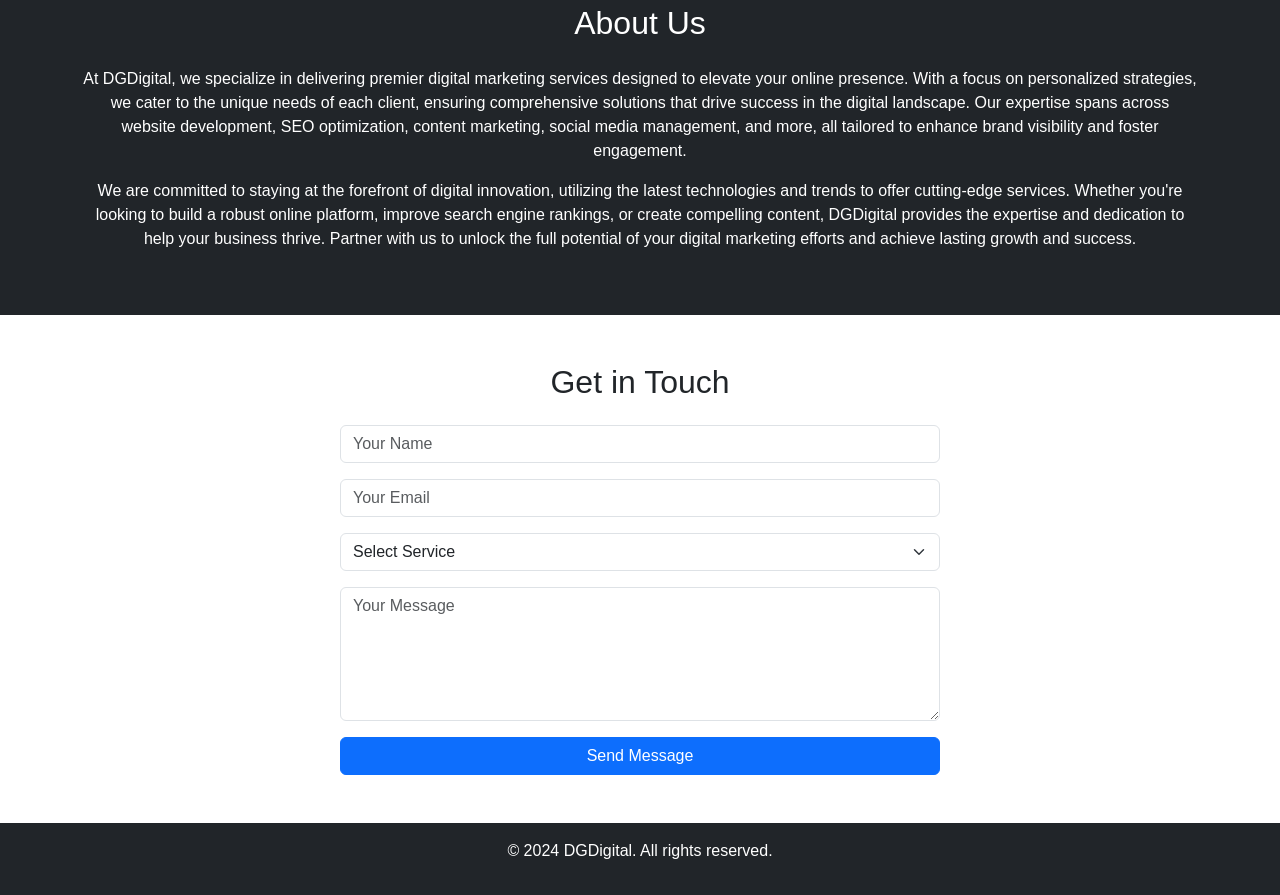
==== commit d8ab6c3d: "Update index.html" ====
--- a/index.html
+++ b/index.html
@@ -53,9 +53,8 @@
     <!-- Services Section -->
     <section id="services" class="py-5 bg-light">
         <div class="container">
-            <h2 class="text-center mb-5 text-primary">Our Premium Services</h2>
+            <h2 class="text-center mb-4 text-primary">Our Premium Services</h2>
             <div class="row g-4">
-                <!-- Service Item: Website Development -->
                 <div class="col-lg-4 col-md-6">
                     <div class="card service-card border-0 shadow-lg" id="service-1">
                         <div class="card-body text-center position-relative">
@@ -91,7 +90,6 @@
                         </div>
                     </div>
                 </div>
-                <!-- Service Item: SEO Optimization -->
                 <div class="col-lg-4 col-md-6">
                     <div class="card service-card border-0 shadow-lg" id="service-2">
                         <div class="card-body text-center position-relative">
@@ -126,7 +124,6 @@
                         </div>
                     </div>
                 </div>
-                <!-- Service Item: Content Marketing -->
                 <div class="col-lg-4 col-md-6">
                     <div class="card service-card border-0 shadow-lg" id="service-3">
                         <div class="card-body text-center position-relative">
@@ -158,7 +155,6 @@
                         </div>
                     </div>
                 </div>
-                <!-- Service Item: Social Media Management -->
                 <div class="col-lg-4 col-md-6">
                     <div class="card service-card border-0 shadow-lg" id="service-4">
                         <div class="card-body text-center position-relative">
@@ -191,11 +187,9 @@
                         </div>
                         <div class="card-footer text-center bg-primary text-white">
                             <small>Expand your brand's reach and impact</small>
-
-                        </div>
-                    </div>
-                </div>
-                <!-- Service Item: Email Marketing -->
+                        </div>
+                    </div>
+                </div>
                 <div class="col-lg-4 col-md-6">
                     <div class="card service-card border-0 shadow-lg" id="service-5">
                         <div class="card-body text-center position-relative">
@@ -229,7 +223,6 @@
                         </div>
                     </div>
                 </div>
-                <!-- Service Item: Analytics and Reporting -->
                 <div class="col-lg-4 col-md-6">
                     <div class="card service-card border-0 shadow-lg" id="service-6">
                         <div class="card-body text-center position-relative">
@@ -279,7 +272,7 @@
                 const rect = card.getBoundingClientRect();
                 const cardMiddle = rect.top + rect.height / 2;
 
-                if (cardMiddle >= windowHeight * 0.25 && cardMiddle <= windowHeight * 0.85) {
+                if (cardMiddle >= windowHeight * 0.25 && cardMiddle <= windowHeight * 0.75) {
                     card.scrollIntoView({ behavior: 'smooth', block: 'center' });
                 }
             });
@@ -290,18 +283,26 @@
     </script>
 
 
-<!-- About Section -->
-<section id="about" class="py-5 bg-dark text-white">
-    <div class="container">
-        <h2 class="text-center mb-4">About Us</h2>
-        <p class="text-center">
-            At DGDigital, we specialize in delivering premier digital marketing services designed to elevate your online presence. With a focus on personalized strategies, we cater to the unique needs of each client, ensuring comprehensive solutions that drive success in the digital landscape. Our expertise spans across website development, SEO optimization, content marketing, social media management, and more, all tailored to enhance brand visibility and foster engagement.
-        </p>
-        <p class="text-center">
-            We are committed to staying at the forefront of digital innovation, utilizing the latest technologies and trends to offer cutting-edge services. Whether you're looking to build a robust online platform, improve search engine rankings, or create compelling content, DGDigital provides the expertise and dedication to help your business thrive. Partner with us to unlock the full potential of your digital marketing efforts and achieve lasting growth and success.
-        </p>
-    </div>
-</section>
+    <!-- About Section -->
+    <section id="about" class="py-5 bg-dark text-white">
+        <div class="container">
+            <h2 class="text-center mb-4">About Us</h2>
+            <p class="text-center">
+                At DGDigital, we specialize in delivering premier digital marketing services designed to elevate your
+                online presence. With a focus on personalized strategies, we cater to the unique needs of each client,
+                ensuring comprehensive solutions that drive success in the digital landscape. Our expertise spans across
+                website development, SEO optimization, content marketing, social media management, and more, all
+                tailored to enhance brand visibility and foster engagement.
+            </p>
+            <p class="text-center">
+                We are committed to staying at the forefront of digital innovation, utilizing the latest technologies
+                and trends to offer cutting-edge services. Whether you're looking to build a robust online platform,
+                improve search engine rankings, or create compelling content, DGDigital provides the expertise and
+                dedication to help your business thrive. Partner with us to unlock the full potential of your digital
+                marketing efforts and achieve lasting growth and success.
+            </p>
+        </div>
+    </section>
 
 
     <!-- Contact Section -->
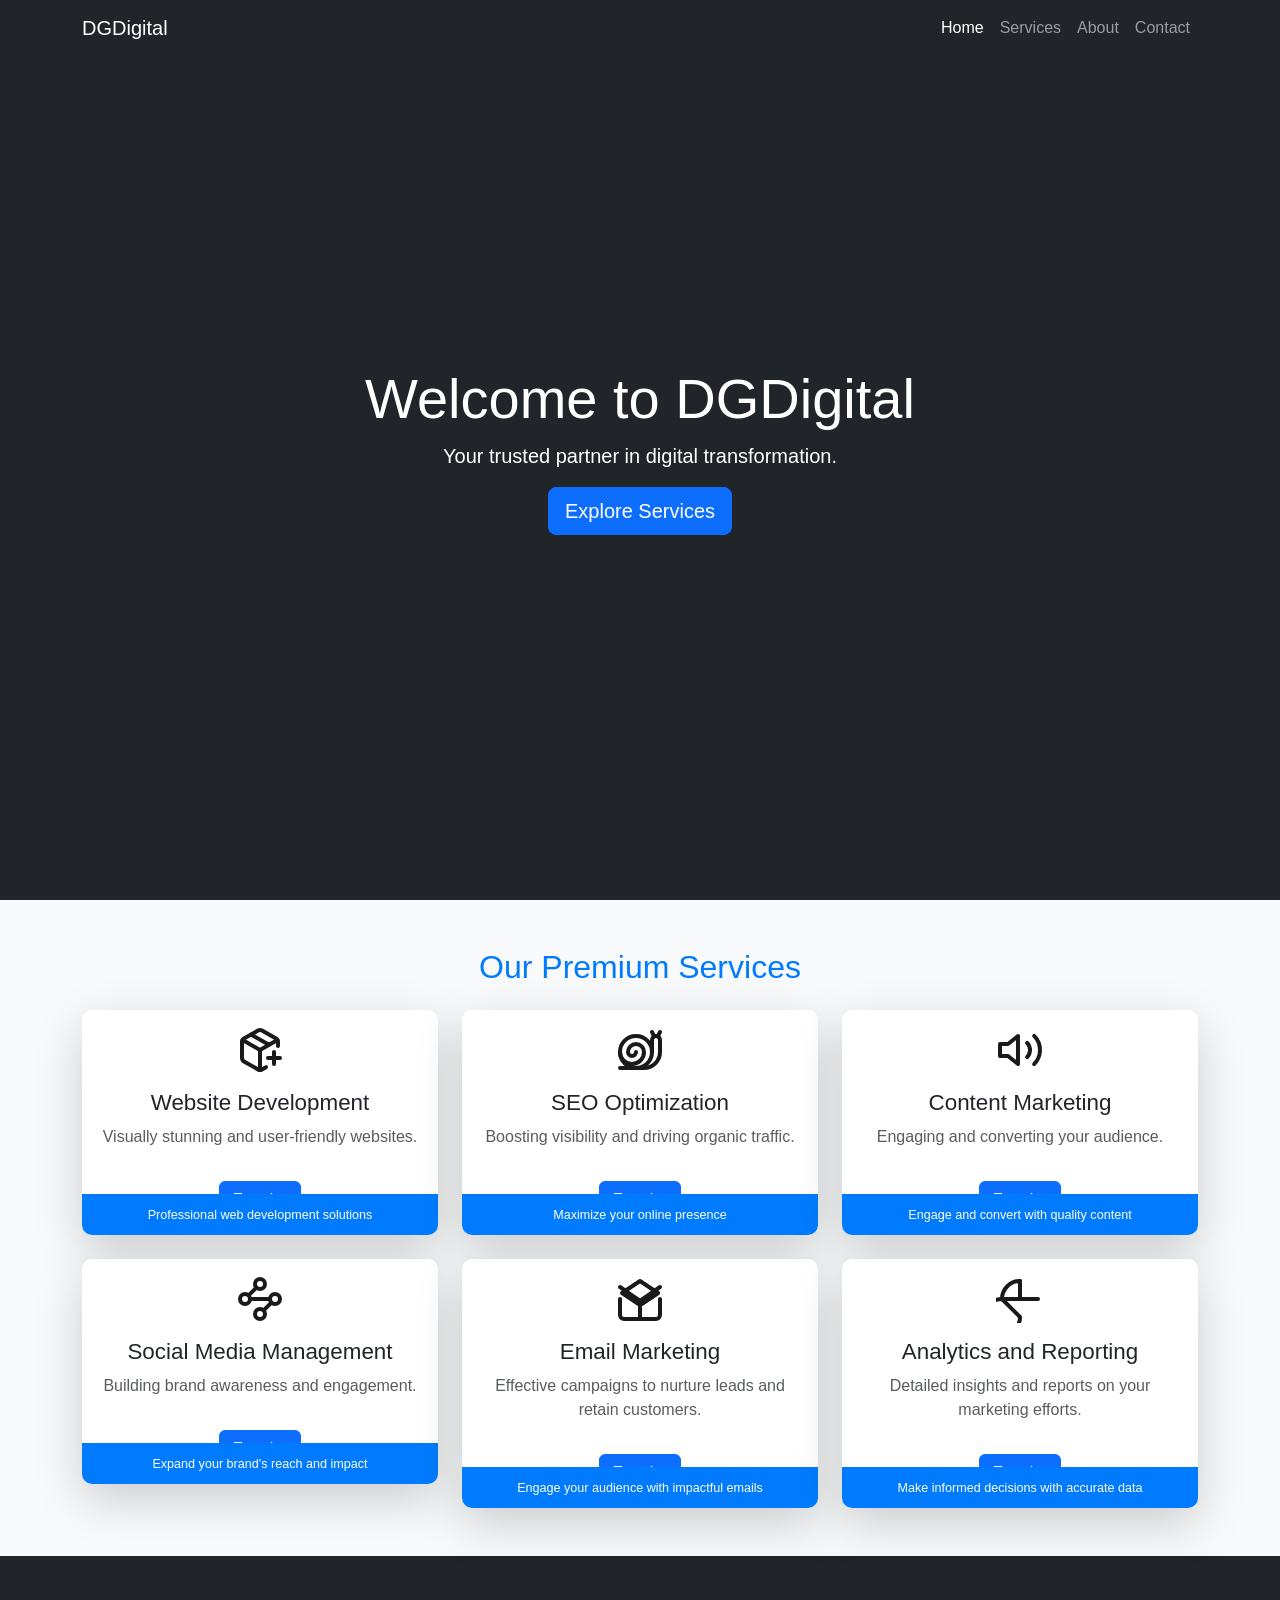
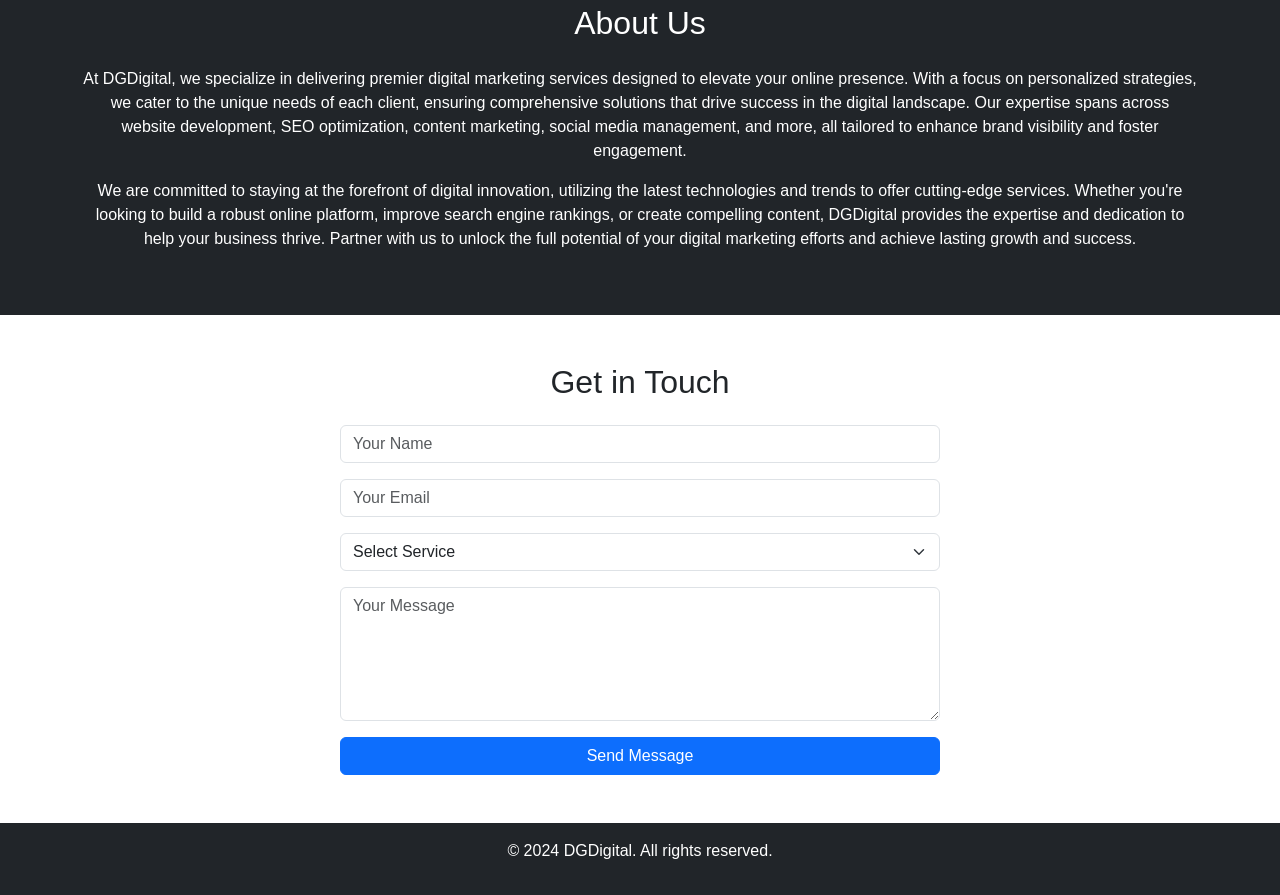
==== commit b1fcbd54: "Update index.html" ====
--- a/index.html
+++ b/index.html
@@ -263,24 +263,25 @@
             document.querySelector('#contact-form select').value = service;
             document.querySelector('#contact').scrollIntoView({ behavior: 'smooth' });
         }
-
+    
         function centerServiceCards() {
             const serviceCards = document.querySelectorAll('.service-card');
             const windowHeight = window.innerHeight;
-
+    
             serviceCards.forEach(card => {
                 const rect = card.getBoundingClientRect();
                 const cardMiddle = rect.top + rect.height / 2;
-
+    
                 if (cardMiddle >= windowHeight * 0.25 && cardMiddle <= windowHeight * 0.75) {
-                    card.scrollIntoView({ behavior: 'smooth', block: 'center' });
+                    card.scrollIntoView({ behavior: 'auto', block: 'center' });
                 }
             });
         }
-
+    
         window.addEventListener('scroll', centerServiceCards);
         window.addEventListener('DOMContentLoaded', centerServiceCards);
     </script>
+    
 
 
     <!-- About Section -->
--- a/css/styles.css
+++ b/css/styles.css
@@ -8,6 +8,11 @@
   border-radius: 10px;
   position: relative;
   background-color: #fff;
+  transition: box-shadow 0.3s ease;
+}
+
+.service-card:hover, .service-card.in-view {
+  box-shadow: 0 10px 20px rgba(0, 0, 0, 0.15);
 }
 
 .service-card .icon {
@@ -16,7 +21,8 @@
 }
 
 .service-card .icon svg {
-  max-width: 100%;
+  max-width: 48px;
+  max-height: 48px;
 }
 
 .service-card .card-title {
@@ -34,6 +40,10 @@
   display: none;
 }
 
+.service-card:hover .extra-info, .service-card.in-view .extra-info {
+  display: block;
+}
+
 .card-footer {
   position: absolute;
   bottom: 0;
@@ -45,3 +55,40 @@
   background-color: #007bff;
   color: #fff;
 }
+
+.text-primary {
+  color: #007bff !important;
+}
+
+.py-5 {
+  padding-top: 3rem !important;
+  padding-bottom: 3rem !important;
+}
+
+.bg-light {
+  background-color: #f8f9fa !important;
+}
+
+.bg-primary {
+  background-color: #007bff !important;
+}
+
+.text-center {
+  text-align: center !important;
+}
+
+.mb-4 {
+  margin-bottom: 1.5rem !important;
+}
+
+.mt-3 {
+  margin-top: 1rem !important;
+}
+
+.shadow-lg {
+  box-shadow: 0 1rem 3rem rgba(0, 0, 0, 0.175) !important;
+}
+
+.border-0 {
+  border: 0 !important;
+}
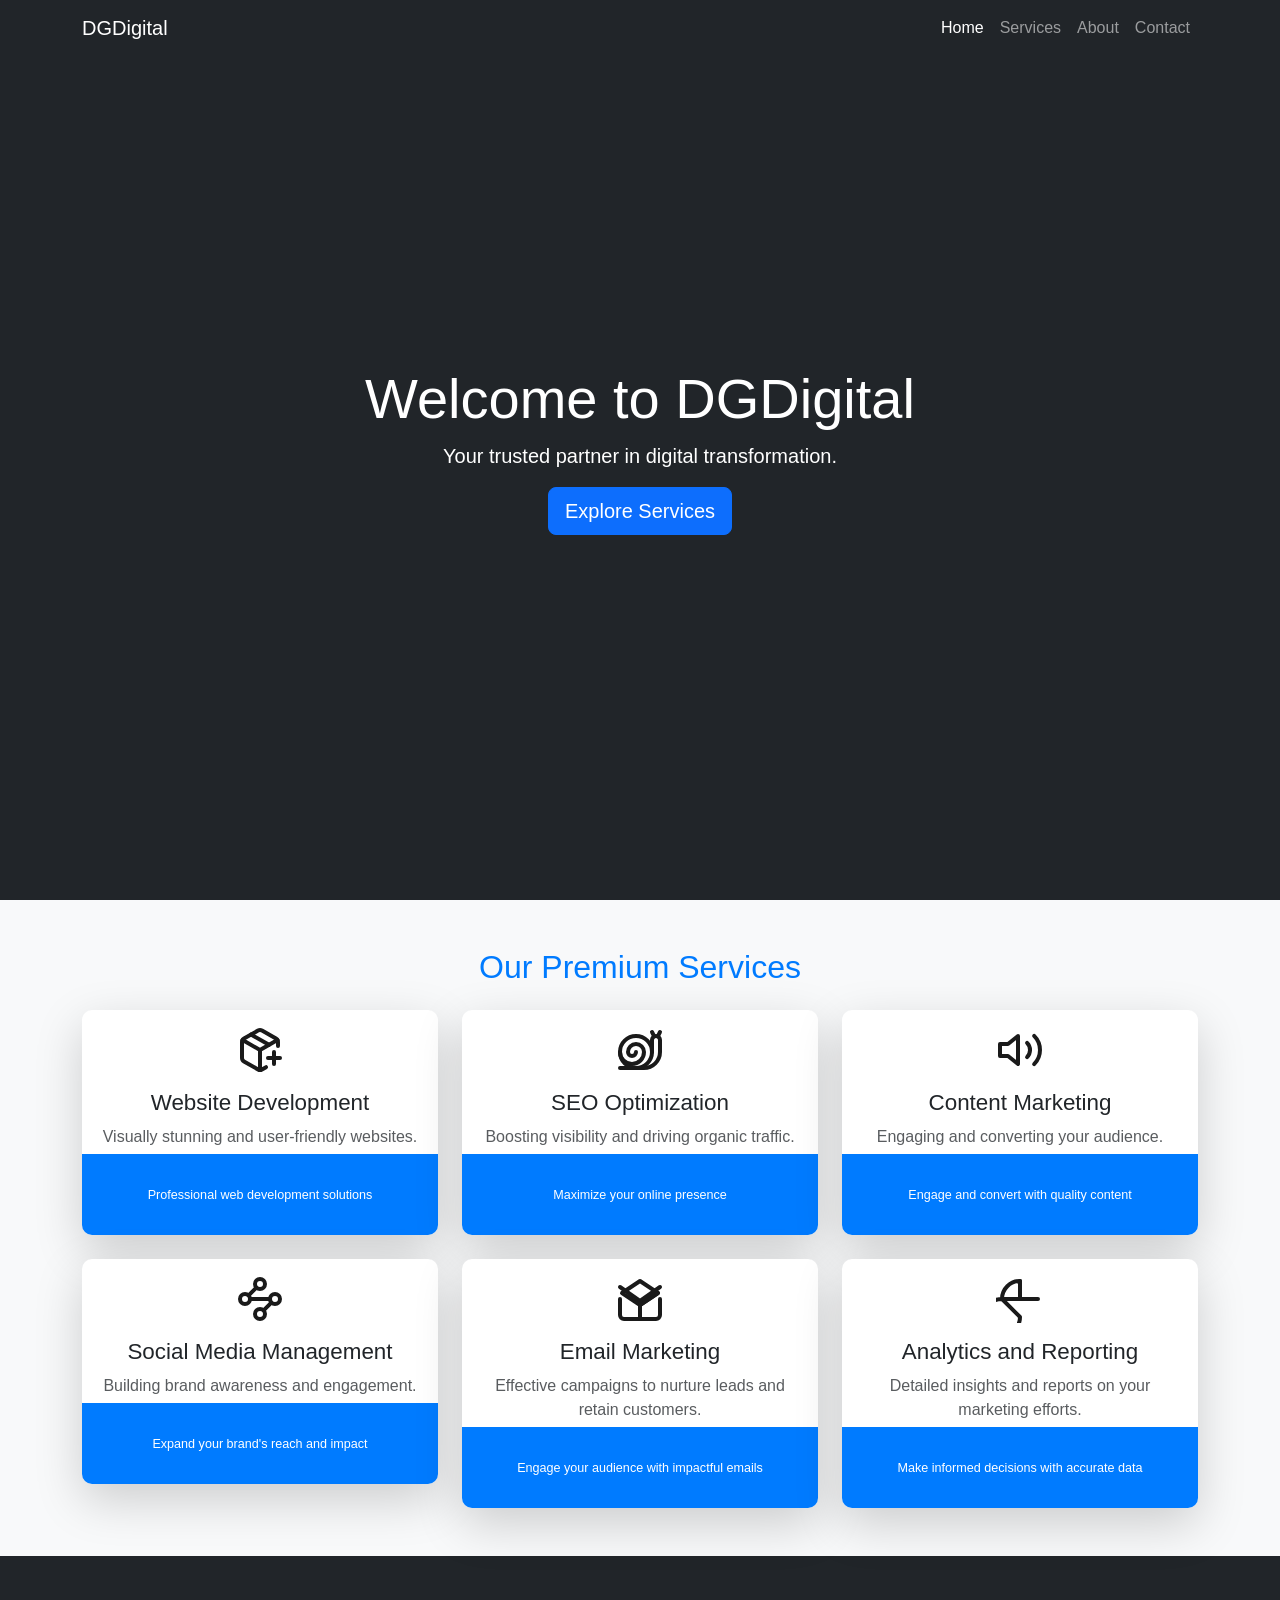
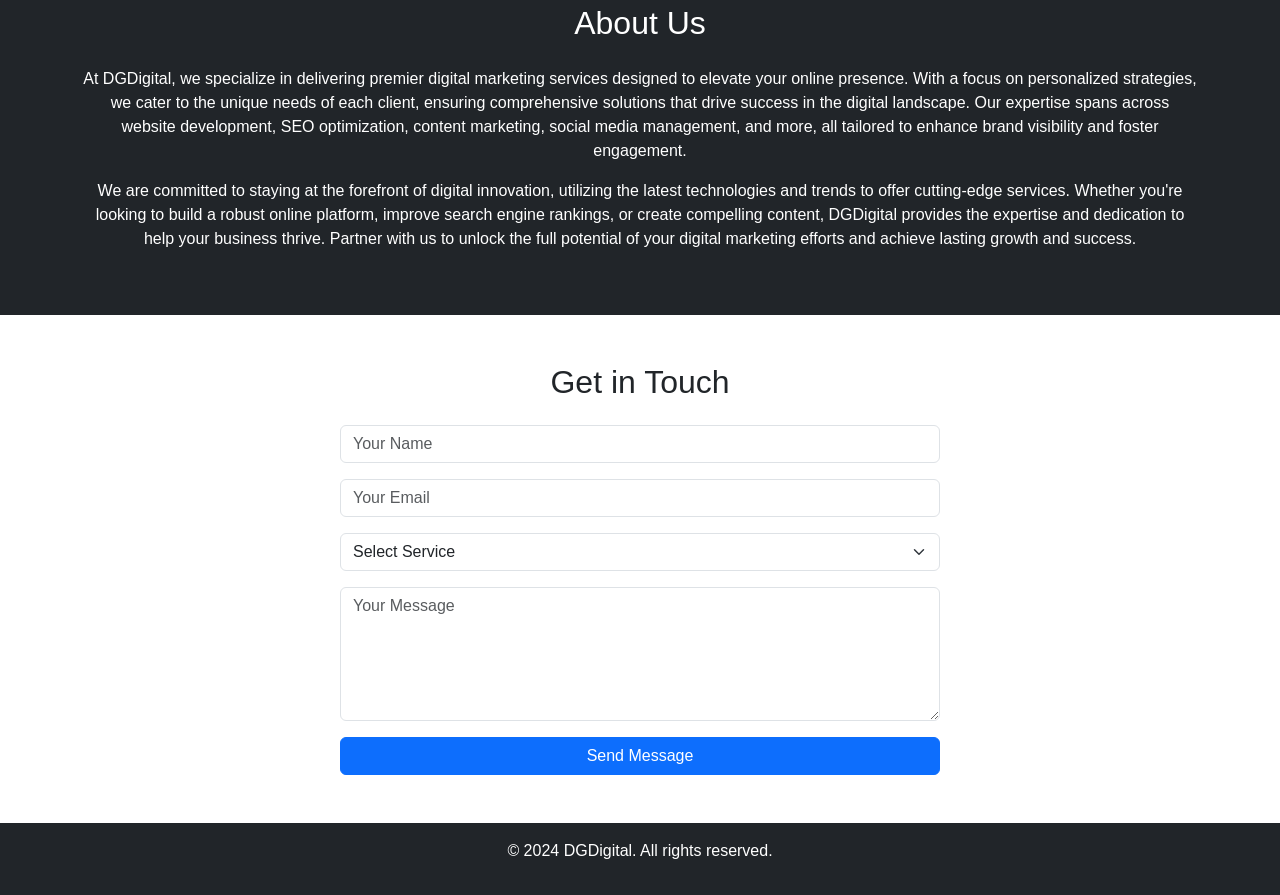
==== commit 843352af: "a" ====
--- a/index.html
+++ b/index.html
@@ -263,26 +263,29 @@
             document.querySelector('#contact-form select').value = service;
             document.querySelector('#contact').scrollIntoView({ behavior: 'smooth' });
         }
-    
+
         function centerServiceCards() {
             const serviceCards = document.querySelectorAll('.service-card');
             const windowHeight = window.innerHeight;
-    
+
             serviceCards.forEach(card => {
                 const rect = card.getBoundingClientRect();
                 const cardMiddle = rect.top + rect.height / 2;
-    
+
                 if (cardMiddle >= windowHeight * 0.25 && cardMiddle <= windowHeight * 0.75) {
-                    card.scrollIntoView({ behavior: 'auto', block: 'center' });
+                    const scrollOptions = {
+                        top: window.scrollY + rect.top - (windowHeight / 2 - rect.height / 2),
+                        left: 0,
+                        behavior: 'auto' // Instant snap
+                    };
+                    window.scrollTo(scrollOptions);
                 }
             });
         }
-    
+
         window.addEventListener('scroll', centerServiceCards);
         window.addEventListener('DOMContentLoaded', centerServiceCards);
     </script>
-    
-
 
     <!-- About Section -->
     <section id="about" class="py-5 bg-dark text-white">
--- a/css/styles.css
+++ b/css/styles.css
@@ -50,7 +50,7 @@
   width: 100%;
   border-top: none;
   border-radius: 0 0 10px 10px;
-  padding: 10px;
+  padding: 30px;
   font-size: 0.9rem;
   background-color: #007bff;
   color: #fff;
